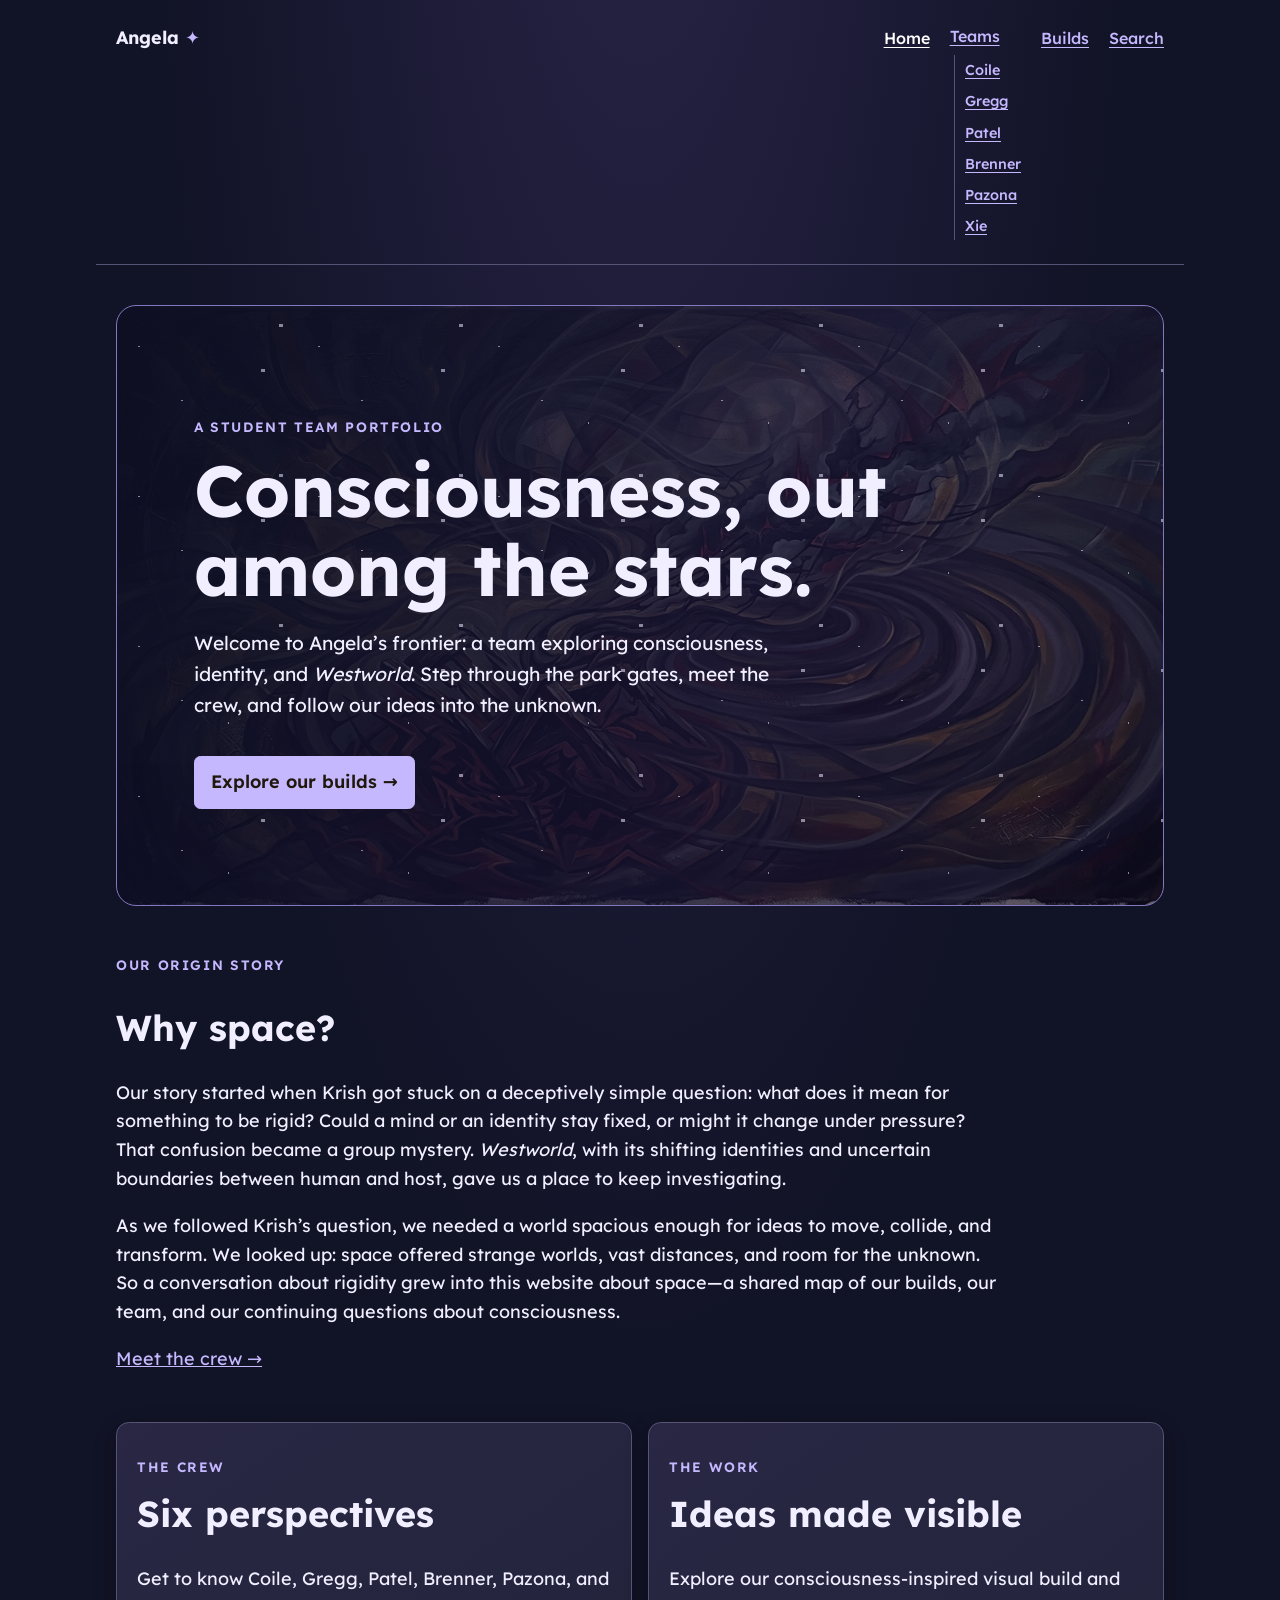
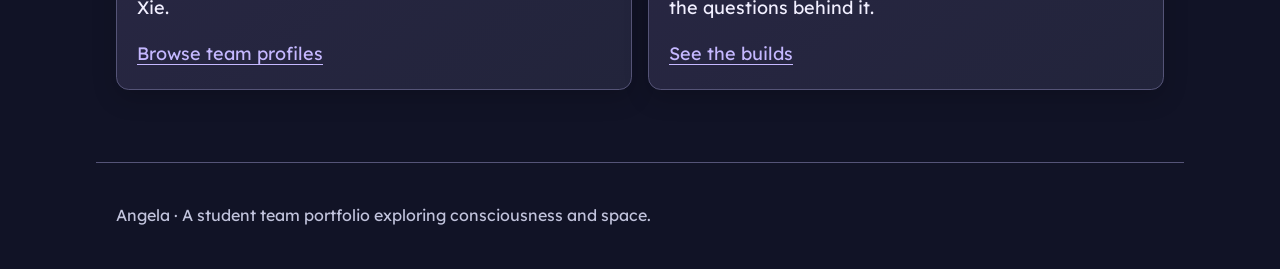
==== index.html @ 9abc32a0 "Agent: update index.html" ====
<!DOCTYPE html>
<html lang="en">
<head>
  <meta charset="utf-8">
  <meta name="viewport" content="width=device-width, initial-scale=1">
  <link rel="preconnect" href="https://fonts.googleapis.com">
  <link rel="preconnect" href="https://fonts.gstatic.com" crossorigin>
  <link href="https://fonts.googleapis.com/css2?family=Lexend:wght@400;500;600;700&display=swap" rel="stylesheet">
  <title>Angela — Consciousness, Space &amp; Builds</title>
  <link rel="stylesheet" href="styles.css">
</head>
<body>
  <a class="skip-link" href="#main">Skip to main content</a>

  <header class="site-header">
    <p class="site-title"><a href="index.html">Angela <span aria-hidden="true">✦</span></a></p>
    <nav aria-label="Main">
      <ul>
        <li><a href="index.html" aria-current="page">Home</a></li>
        <li class="team-menu"><a href="teams.html">Teams</a><ul aria-label="Team profiles">
          <li><a href="team/coile.html">Coile</a></li>
          <li><a href="team/gregg.html">Gregg</a></li>
          <li><a href="team/patel.html">Patel</a></li>
          <li><a href="team/brenner.html">Brenner</a></li>
          <li><a href="team/pazona.html">Pazona</a></li>
          <li><a href="team/xie.html">Xie</a></li>
        </ul></li>
        <li><a href="builds.html">Builds</a></li>
        <li><a href="search.html">Search</a></li>
      </ul>
    </nav>
  </header>

  <main id="main">
    <section class="hero" aria-labelledby="hero-title">
      <p class="eyebrow">A student team portfolio</p>
      <h1 id="hero-title">Consciousness, out among the stars.</h1>
      <p>Welcome to Angela’s frontier: a team exploring consciousness, identity, and <em>Westworld</em>. Step through the park gates, meet the crew, and follow our ideas into the unknown.</p>
      <a class="button-link" href="builds.html">Explore our builds <span aria-hidden="true">→</span></a>
    </section>

    <section class="intro" aria-labelledby="about-title">
      <p class="eyebrow">Our origin story</p>
      <h2 id="about-title">Why space?</h2>
      <p>Our story started when Krish got stuck on a deceptively simple question: what does it mean for something to be rigid? Could a mind or an identity stay fixed, or might it change under pressure? That confusion became a group mystery. <em>Westworld</em>, with its shifting identities and uncertain boundaries between human and host, gave us a place to keep investigating.</p>
      <p>As we followed Krish’s question, we needed a world spacious enough for ideas to move, collide, and transform. We looked up: space offered strange worlds, vast distances, and room for the unknown. So a conversation about rigidity grew into this website about space—a shared map of our builds, our team, and our continuing questions about consciousness.</p>
      <a href="teams.html">Meet the crew <span aria-hidden="true">→</span></a>
    </section>

    <section class="feature-grid" aria-label="Explore Angela">
      <article class="feature-card">
        <p class="eyebrow">The crew</p>
        <h2>Six perspectives</h2>
        <p>Get to know Coile, Gregg, Patel, Brenner, Pazona, and Xie.</p>
        <a href="teams.html">Browse team profiles</a>
      </article>
      <article class="feature-card">
        <p class="eyebrow">The work</p>
        <h2>Ideas made visible</h2>
        <p>Explore our consciousness-inspired visual build and the questions behind it.</p>
        <a href="builds.html">See the builds</a>
      </article>
    </section>
  </main>

  <footer class="site-footer">
    <p>Angela · A student team portfolio exploring consciousness and space.</p>
  </footer>
</body>
</html>
---- styles.css ----
:root {
  --text: #f1efff;
  --muted: #c1c3dc;
  --background: #111326;
  --surface: #22243b;
  --accent: #c5b8ff;
  --border: #555477;
  --max-width: 68rem;
}

*,
*::before,
*::after {
  box-sizing: border-box;
}

body {
  margin: 0;
  font-family: "Lexend", system-ui, -apple-system, "Segoe UI", Roboto, sans-serif;
  font-size: 1.125rem;
  line-height: 1.6;
  color: var(--text);
  background: radial-gradient(ellipse at 50% -20%, #292448 0, transparent 55%), var(--background);
}

.site-header,
main,
.site-footer {
  max-width: var(--max-width);
  margin: 0 auto;
  padding: 1.5rem 1.25rem;
}

.site-header {
  display: flex;
  flex-wrap: wrap;
  align-items: baseline;
  justify-content: space-between;
  gap: 1rem;
  border-bottom: 1px solid var(--border);
}

.site-title {
  margin: 0;
  font-weight: 700;
}

.site-title a {
  color: inherit;
  text-decoration: none;
}

.site-title a span {
  color: var(--accent);
}

nav > ul {
  display: flex;
  flex-wrap: wrap;
  align-items: flex-start;
  gap: 1.25rem;
  margin: 0;
  padding: 0;
  list-style: none;
}

.team-menu {
  display: flex;
  flex-direction: column;
  align-items: flex-start;
}

.team-menu > ul {
  display: grid;
  gap: 0.15rem;
  margin: 0.35rem 0 0 0.25rem;
  padding: 0 0 0 0.65rem;
  border-left: 1px solid var(--border);
  list-style: none;
}

.team-menu > ul a {
  font-size: 0.9rem;
}

a {
  color: var(--accent);
}

nav a {
  font-size: 1rem;
  font-weight: 500;
  text-decoration-thickness: 0.08em;
  text-underline-offset: 0.2em;
}

nav a[aria-current="page"] {
  color: #fff;
  text-decoration: underline;
}

a:focus-visible {
  outline: 3px solid var(--accent);
  outline-offset: 2px;
}

h1 {
  font-size: clamp(2.25rem, 6vw, 4.5rem);
  line-height: 1.1;
}

h2 {
  font-size: clamp(1.5rem, 3vw, 2.25rem);
  line-height: 1.2;
}

.hero {
  position: relative;
  isolation: isolate;
  overflow: hidden;
  margin: 1rem 0 3rem;
  padding: clamp(2rem, 8vw, 6rem) clamp(1.5rem, 6vw, 5rem);
  border: 1px solid #8178bf;
  border-radius: 1.25rem;
  background: linear-gradient(110deg, rgb(13 15 35 / 94%) 0%, rgb(22 18 48 / 82%) 58%, rgb(22 18 48 / 52%) 100%), url("images/Firefly_Gemini_Flash_Create_an_image_of_consciousness_that_illustrates_pain_being_projected_onto_the_mater_796284-3.png") center / cover, linear-gradient(145deg, #292448, #111326 72%);
}

.hero::after {
  position: absolute;
  z-index: -1;
  inset: 0;
  content: "";
  opacity: 0.55;
  background-image: radial-gradient(1px 1px at 12% 27%, #e9e5ff 99%, transparent), radial-gradient(2px 2px at 81% 43%, #e9e5ff 99%, transparent), radial-gradient(1px 1px at 62% 78%, #e9e5ff 99%, transparent), radial-gradient(1px 1px at 36% 63%, #e9e5ff 99%, transparent), radial-gradient(2px 2px at 91% 13%, #e9e5ff 99%, transparent);
  background-size: 180px 150px;
  pointer-events: none;
}

.hero > * {
  max-width: 44rem;
}

.hero h1 {
  margin: 0.25rem 0 1rem;
}

.hero p:not(.eyebrow) {
  max-width: 38rem;
  font-size: 1.2rem;
}

.eyebrow {
  color: var(--accent);
  font-size: 0.85rem;
  font-weight: 600;
  letter-spacing: 0.12em;
  text-transform: uppercase;
}

.button-link {
  display: inline-block;
  margin-top: 1rem;
  padding: 0.7rem 1rem;
  border: 1px solid var(--accent);
  border-radius: 0.4rem;
  color: #21180d;
  background: var(--accent);
  font-weight: 600;
  text-decoration: none;
}

.button-link:focus-visible {
  outline-color: #fff;
}

.intro {
  max-width: 55rem;
  margin: 3rem 0;
}

.feature-grid,
.profile-grid {
  display: grid;
  grid-template-columns: repeat(auto-fit, minmax(min(100%, 17rem), 1fr));
  gap: 1rem;
  margin: 2rem 0 3rem;
}

.feature-card,
.profile-card,
.content-card {
  padding: 1.25rem;
  border: 1px solid var(--border);
  border-radius: 0.8rem;
  background: linear-gradient(145deg, #292744, var(--surface));
}

.feature-card,
.profile-card,
.content-card {
  box-shadow: 0 0.5rem 1.5rem rgb(0 0 0 / 18%);
}

.feature-card a,
.profile-card a,
.content-card a {
  text-underline-offset: 0.2em;
}

.feature-card:hover,
.profile-card:hover {
  border-color: var(--accent);
}

.feature-card h2,
.profile-card h2 {
  margin-top: 0.25rem;
}

.content-card {
  margin: 1.5rem 0;
}

.content-card img {
  display: block;
  margin: 1rem 0;
  border-radius: 0.5rem;
}

.search-form {
  max-width: 42rem;
  margin: 2rem 0;
}

.search-form label {
  display: block;
  margin-bottom: 0.5rem;
  font-weight: 600;
}

.search-controls {
  display: flex;
  flex-wrap: wrap;
  gap: 0.75rem;
}

.search-controls input {
  flex: 1 1 16rem;
  min-width: 0;
  padding: 0.7rem;
  border: 1px solid #8293aa;
  border-radius: 0.35rem;
  color: #152238;
  background: #fff;
  font: inherit;
}

.search-controls button {
  padding: 0.7rem 1rem;
  border: 1px solid var(--accent);
  border-radius: 0.35rem;
  color: #081326;
  background: var(--accent);
  font: inherit;
  font-weight: 600;
  cursor: pointer;
}

.search-results {
  padding-left: 1.5rem;
}

.search-results li {
  margin: 1rem 0;
}

.profile-note {
  color: #d1dae8;
  font-size: 1rem;
}

.site-footer {
  border-color: var(--border);
}

.skip-link:focus {
  z-index: 2;
  color: #081326;
}

@media (max-width: 40rem) {
  .site-header {
    align-items: flex-start;
  }

  nav > ul {
    gap: 0.75rem 1rem;
  }
}

img,
video {
  max-width: 100%;
  height: auto;
}

.site-footer {
  border-top: 1px solid var(--border);
  color: var(--muted);
  font-size: 1rem;
}

.skip-link {
  position: absolute;
  left: -999rem;
}

.skip-link:focus {
  left: 1rem;
  top: 1rem;
  padding: 0.5rem 0.75rem;
  background: var(--background);
}
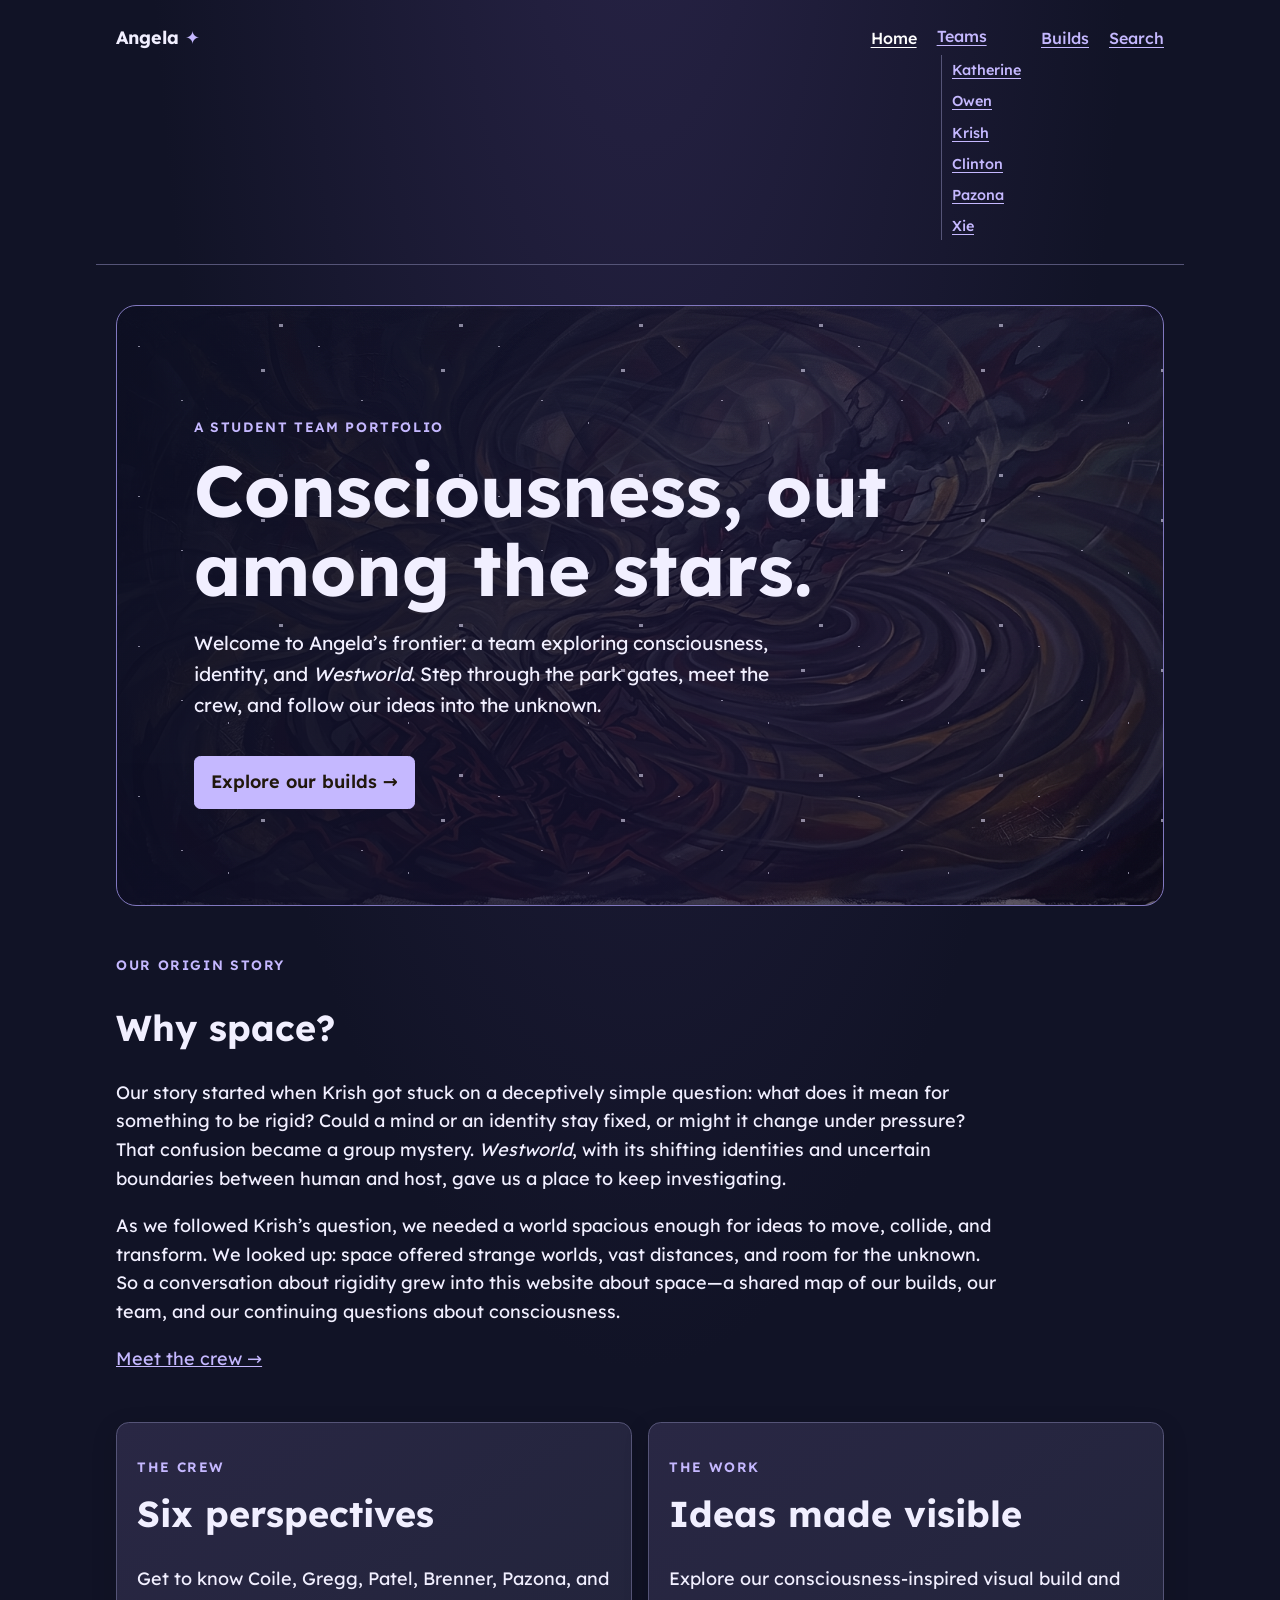
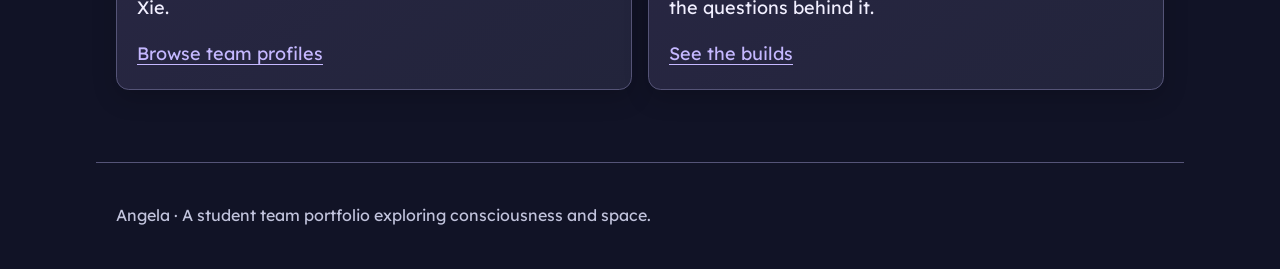
==== commit d3378a66: "Agent: update index.html" ====
--- a/index.html
+++ b/index.html
@@ -18,10 +18,10 @@
       <ul>
         <li><a href="index.html" aria-current="page">Home</a></li>
         <li class="team-menu"><a href="teams.html">Teams</a><ul aria-label="Team profiles">
-          <li><a href="team/coile.html">Coile</a></li>
-          <li><a href="team/gregg.html">Gregg</a></li>
-          <li><a href="team/patel.html">Patel</a></li>
-          <li><a href="team/brenner.html">Brenner</a></li>
+          <li><a href="team/coile.html">Katherine</a></li>
+          <li><a href="team/gregg.html">Owen</a></li>
+          <li><a href="team/patel.html">Krish</a></li>
+          <li><a href="team/brenner.html">Clinton</a></li>
           <li><a href="team/pazona.html">Pazona</a></li>
           <li><a href="team/xie.html">Xie</a></li>
         </ul></li>
--- a/styles.css
+++ b/styles.css
@@ -321,3 +321,46 @@
   padding: 0.5rem 0.75rem;
   background: var(--background);
 }
+
+.space-transition {
+  position: fixed;
+  z-index: 10;
+  inset: 0;
+  display: grid;
+  place-items: center;
+  padding: 1.5rem;
+  color: #fff;
+  background: #111326;
+  text-align: center;
+  animation: launch-in 0.65s ease-out both;
+}
+
+.space-transition p {
+  margin: 0;
+  font-size: clamp(1.5rem, 5vw, 3rem);
+  font-weight: 600;
+}
+
+.space-transition .ship {
+  display: block;
+  margin-bottom: 0.75rem;
+  font-size: 3rem;
+  animation: ship-launch 0.65s ease-in both;
+}
+
+@keyframes launch-in {
+  from { opacity: 0; }
+  to { opacity: 1; }
+}
+
+@keyframes ship-launch {
+  from { transform: translateX(-2rem) scale(0.8); }
+  to { transform: translateX(0) scale(1); }
+}
+
+@media (prefers-reduced-motion: reduce) {
+  .space-transition,
+  .space-transition .ship {
+    animation: none;
+  }
+}
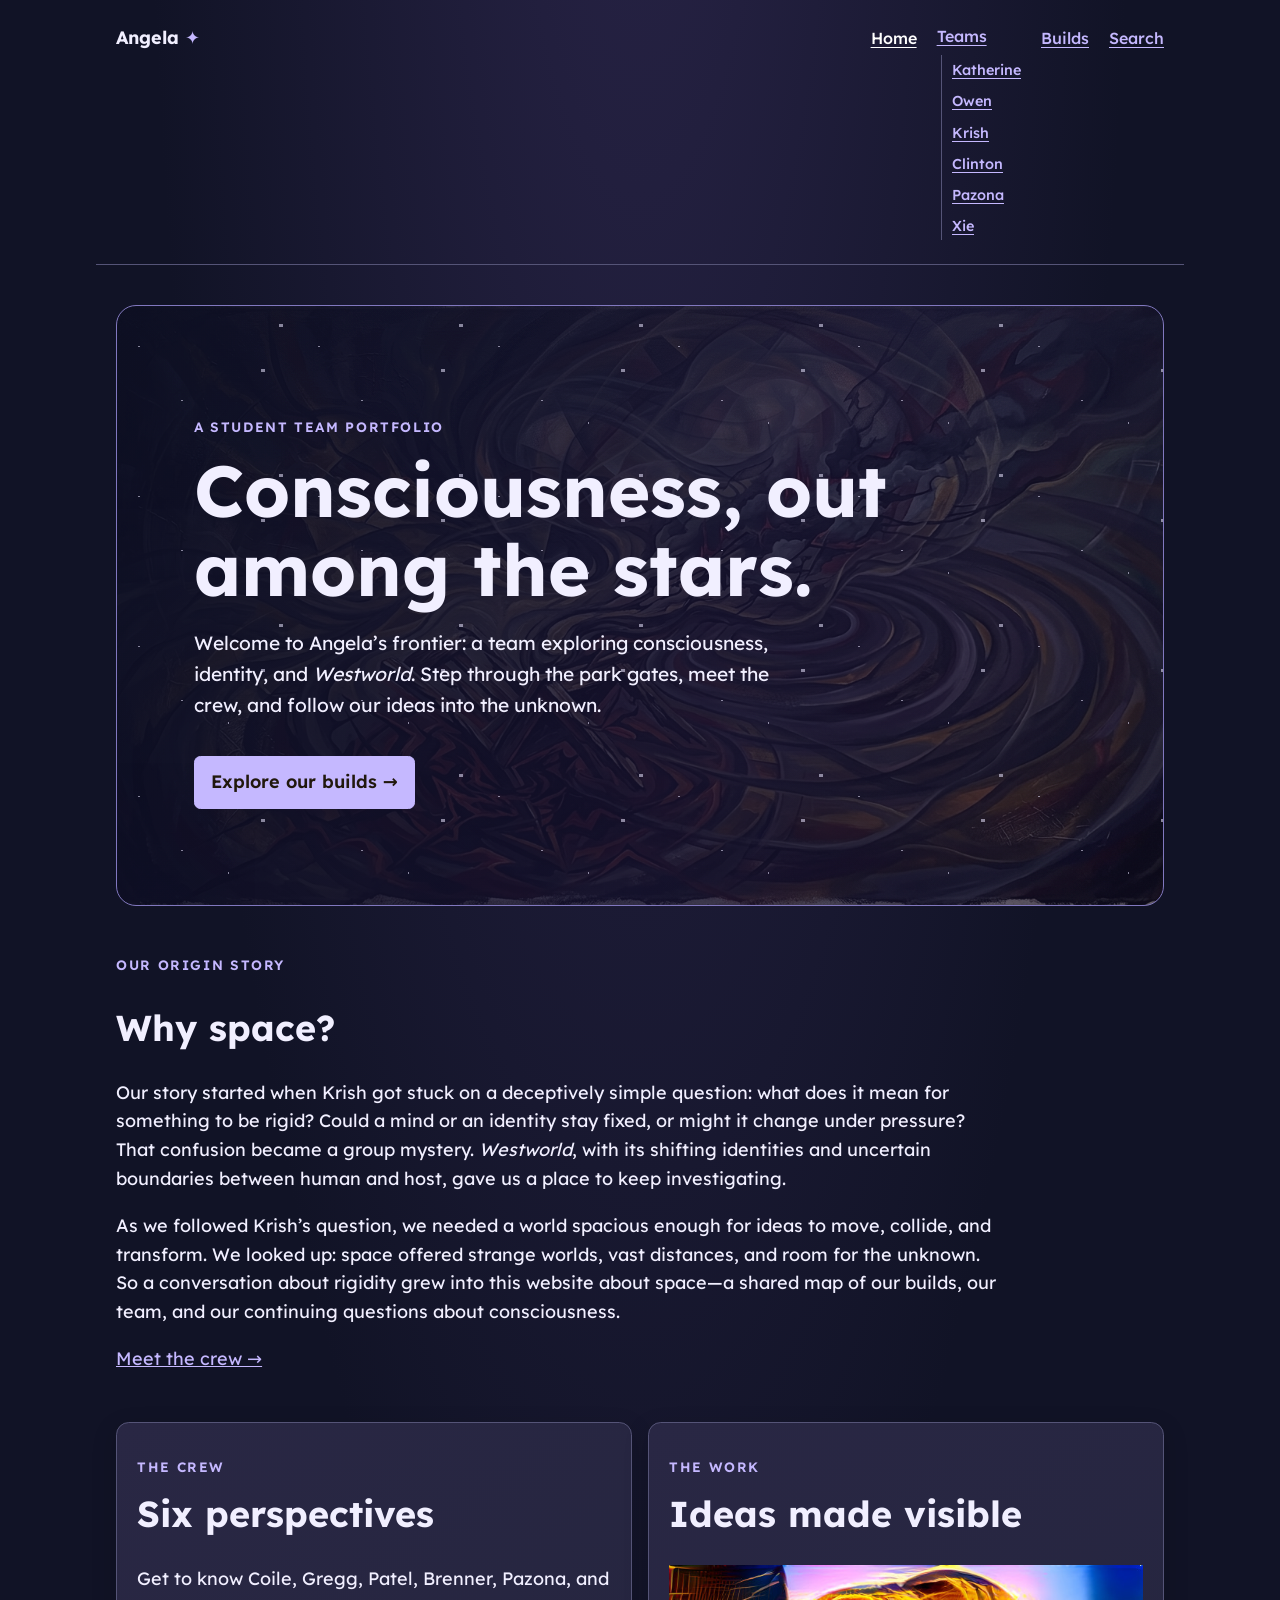
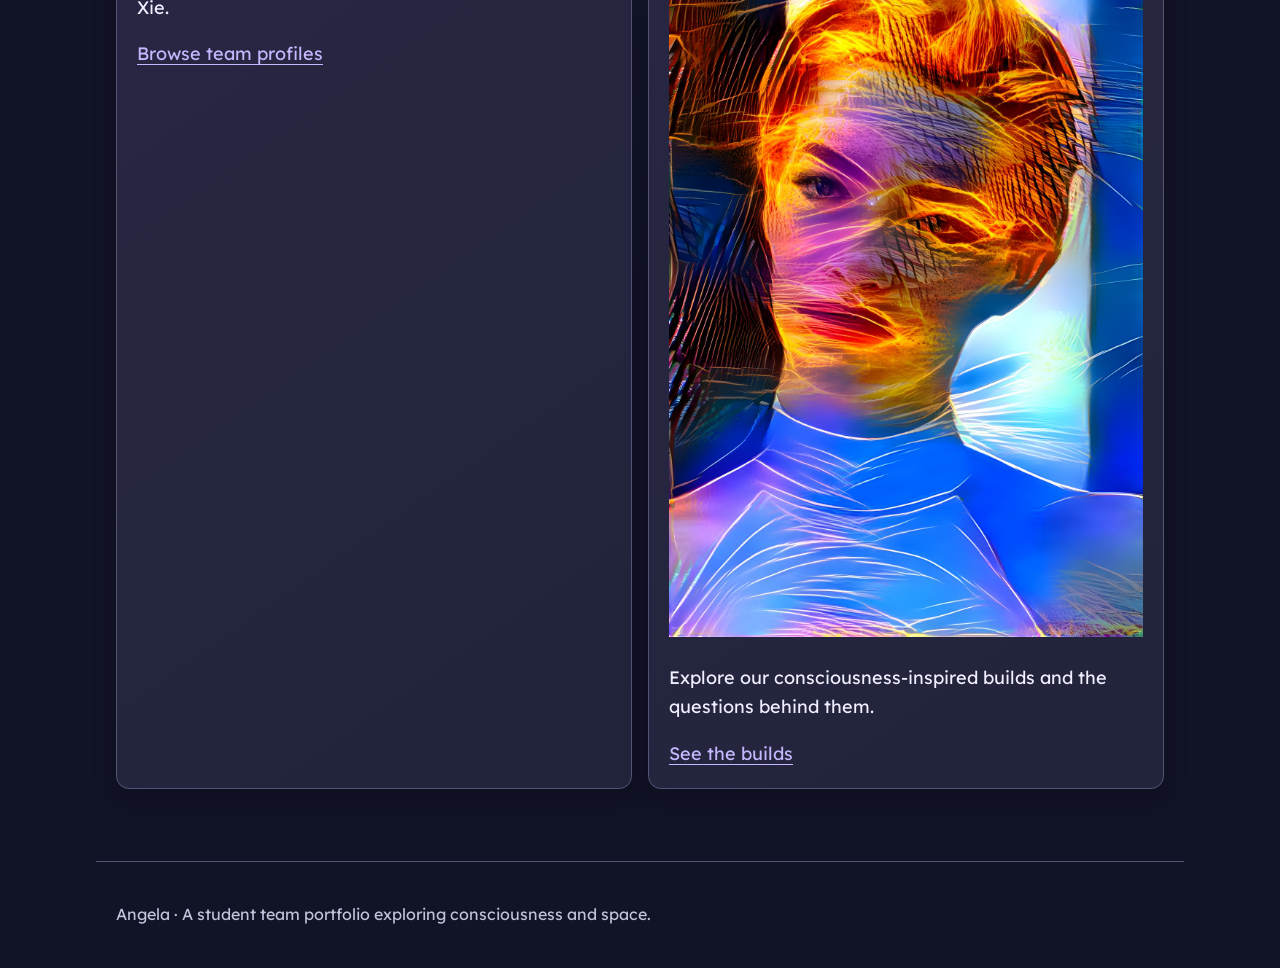
==== commit e91eb3ee: "Agent: update index.html" ====
--- a/index.html
+++ b/index.html
@@ -57,7 +57,8 @@
       <article class="feature-card">
         <p class="eyebrow">The work</p>
         <h2>Ideas made visible</h2>
-        <p>Explore our consciousness-inspired visual build and the questions behind it.</p>
+        <img src="images/dream_wcy2pc1sbrr.png" alt="Dreamlike AI artwork from Angela’s second build">
+        <p>Explore our consciousness-inspired builds and the questions behind them.</p>
         <a href="builds.html">See the builds</a>
       </article>
     </section>
--- a/styles.css
+++ b/styles.css
@@ -348,6 +348,57 @@
   animation: ship-launch 0.65s ease-in both;
 }
 
+.space-transition--katherine .ship { animation-name: katherine-arrive; }
+.space-transition--owen .ship { animation-name: owen-arrive; }
+.space-transition--krish .ship { animation-name: krish-arrive; }
+.space-transition--pazona .ship { animation-name: pazona-arrive; }
+.space-transition--xie .ship { animation-name: xie-arrive; }
+
+.space-transition--clinton .ship {
+  display: inline-block;
+  margin: 0 0 0.75rem;
+  animation: none;
+}
+
+.space-transition .star {
+  position: absolute;
+  left: calc(50% - 5rem);
+  top: calc(50% - 1.5rem);
+  color: #fff3a6;
+  font-size: 2rem;
+  animation: star-enters-brain 0.65s ease-in both;
+}
+
+@keyframes katherine-arrive {
+  from { opacity: 0; transform: rotate(-90deg) scale(0.3); }
+  to { opacity: 1; transform: rotate(0) scale(1); }
+}
+
+@keyframes owen-arrive {
+  from { opacity: 0; transform: translate(-3rem, 1rem) rotate(-35deg); }
+  to { opacity: 1; transform: translate(0, 0) rotate(0); }
+}
+
+@keyframes krish-arrive {
+  from { opacity: 0; transform: scale(0.2); }
+  to { opacity: 1; transform: scale(1); }
+}
+
+@keyframes pazona-arrive {
+  from { opacity: 0; transform: translateY(2rem); }
+  to { opacity: 1; transform: translateY(0); }
+}
+
+@keyframes xie-arrive {
+  from { opacity: 0; transform: translateX(2rem) rotate(45deg); }
+  to { opacity: 1; transform: translateX(0) rotate(0); }
+}
+
+@keyframes star-enters-brain {
+  from { opacity: 0; transform: translateX(-3rem) scale(0.6); }
+  to { opacity: 1; transform: translateX(1rem) scale(0.2); }
+}
+
 @keyframes launch-in {
   from { opacity: 0; }
   to { opacity: 1; }
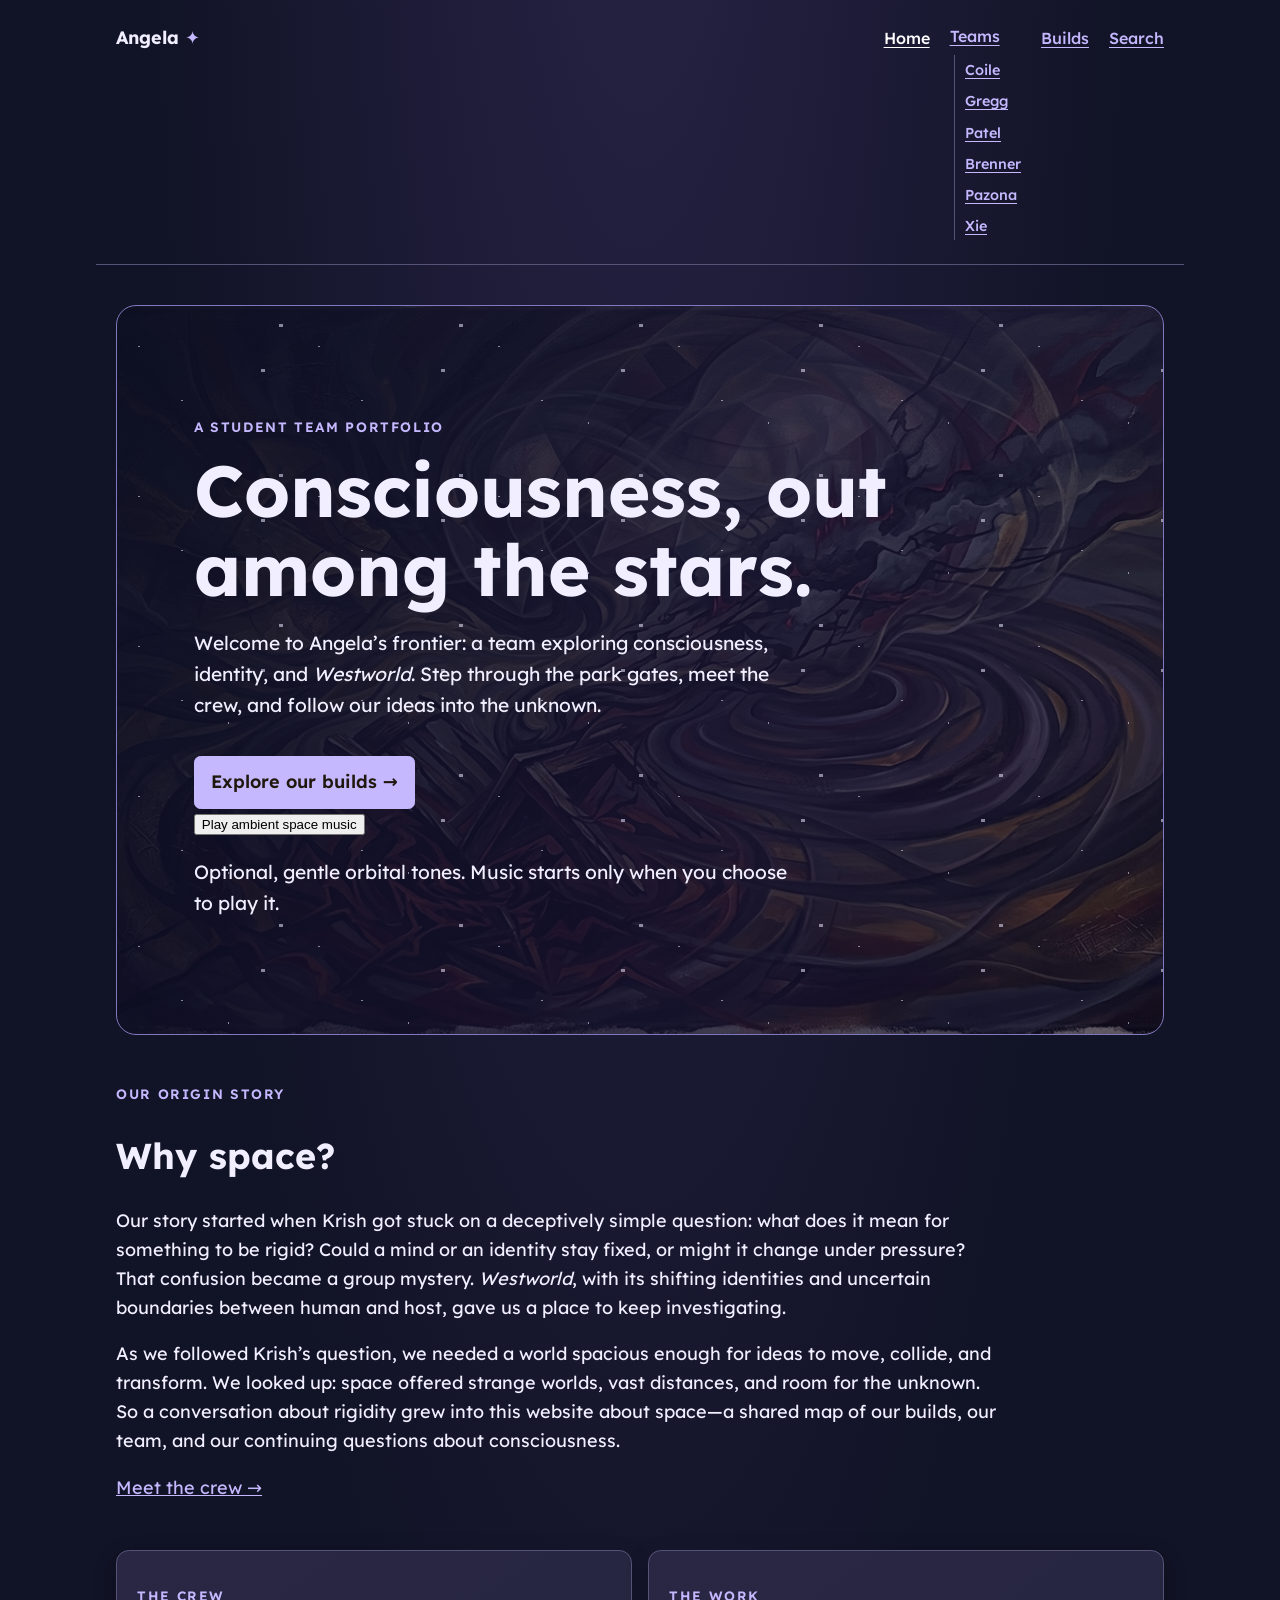
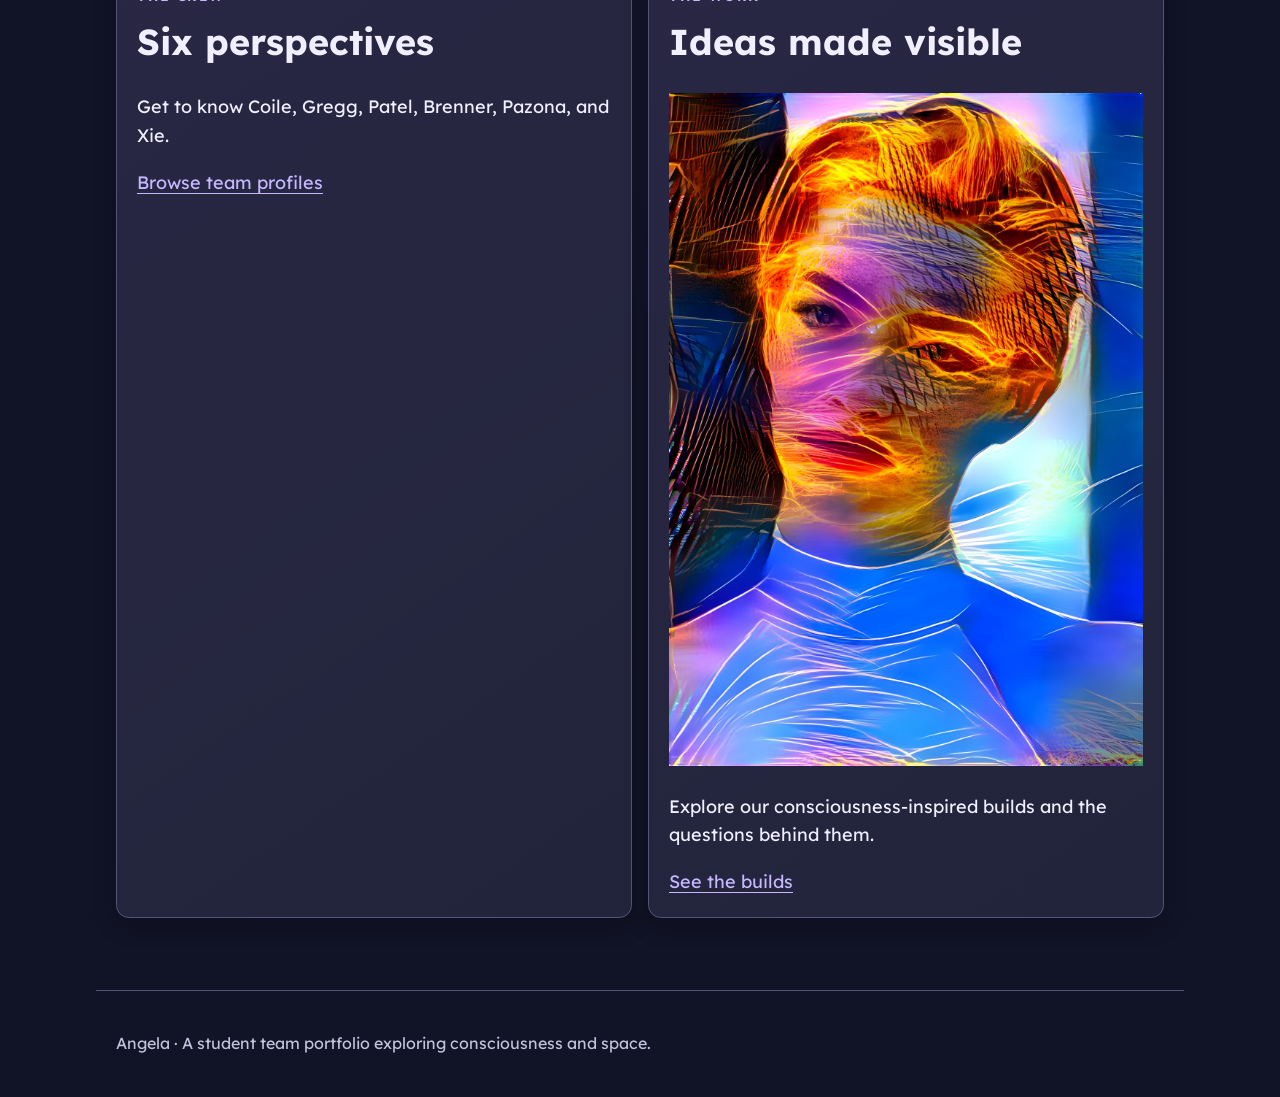
==== commit fb83c971: "Agent: update index.html" ====
--- a/index.html
+++ b/index.html
@@ -18,10 +18,10 @@
       <ul>
         <li><a href="index.html" aria-current="page">Home</a></li>
         <li class="team-menu"><a href="teams.html">Teams</a><ul aria-label="Team profiles">
-          <li><a href="team/coile.html">Katherine</a></li>
-          <li><a href="team/gregg.html">Owen</a></li>
-          <li><a href="team/patel.html">Krish</a></li>
-          <li><a href="team/brenner.html">Clinton</a></li>
+          <li><a href="team/coile.html">Coile</a></li>
+          <li><a href="team/gregg.html">Gregg</a></li>
+          <li><a href="team/patel.html">Patel</a></li>
+          <li><a href="team/brenner.html">Brenner</a></li>
           <li><a href="team/pazona.html">Pazona</a></li>
           <li><a href="team/xie.html">Xie</a></li>
         </ul></li>
@@ -37,6 +37,10 @@
       <h1 id="hero-title">Consciousness, out among the stars.</h1>
       <p>Welcome to Angela’s frontier: a team exploring consciousness, identity, and <em>Westworld</em>. Step through the park gates, meet the crew, and follow our ideas into the unknown.</p>
       <a class="button-link" href="builds.html">Explore our builds <span aria-hidden="true">→</span></a>
+      <div class="music-player">
+        <button class="music-toggle" id="music-toggle" type="button" aria-pressed="false">Play ambient space music</button>
+        <p>Optional, gentle orbital tones. Music starts only when you choose to play it.</p>
+      </div>
     </section>
 
     <section class="intro" aria-labelledby="about-title">
@@ -67,5 +71,6 @@
   <footer class="site-footer">
     <p>Angela · A student team portfolio exploring consciousness and space.</p>
   </footer>
+  <script src="music.js" defer></script>
 </body>
 </html>
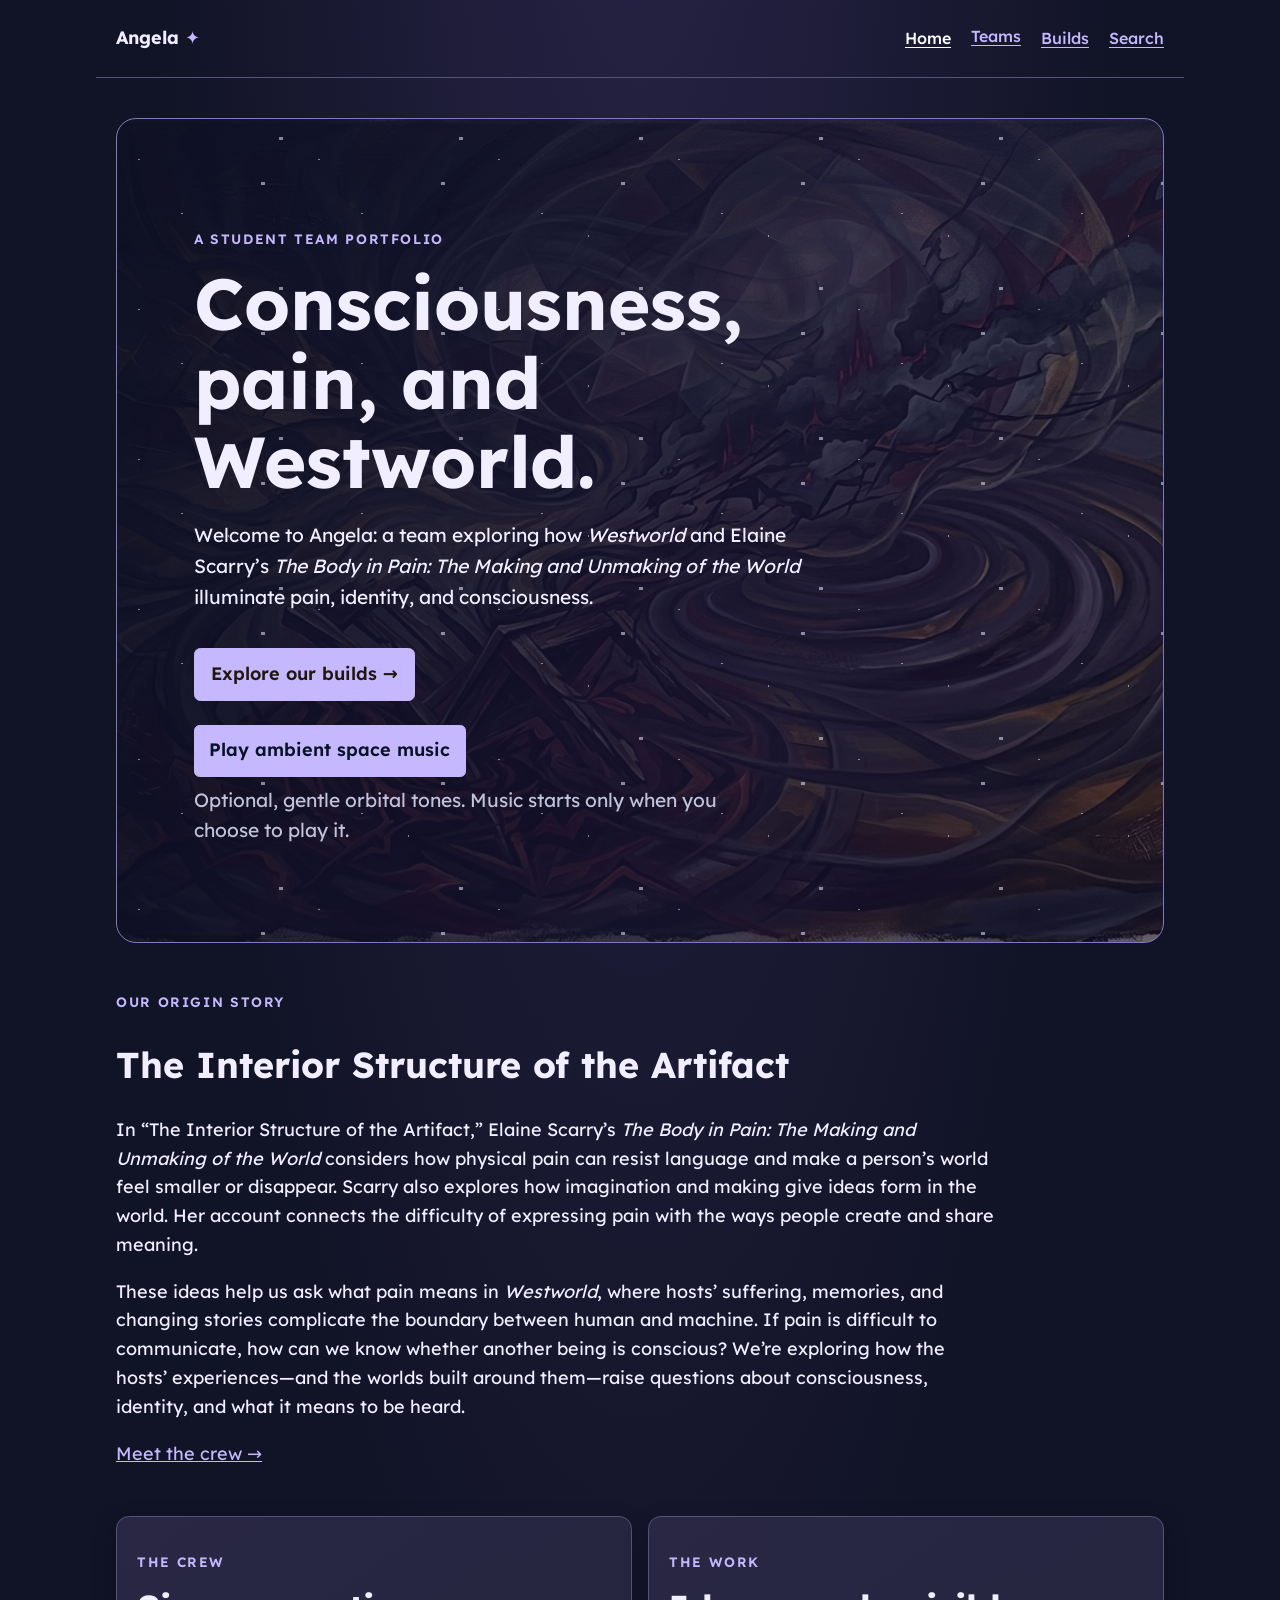
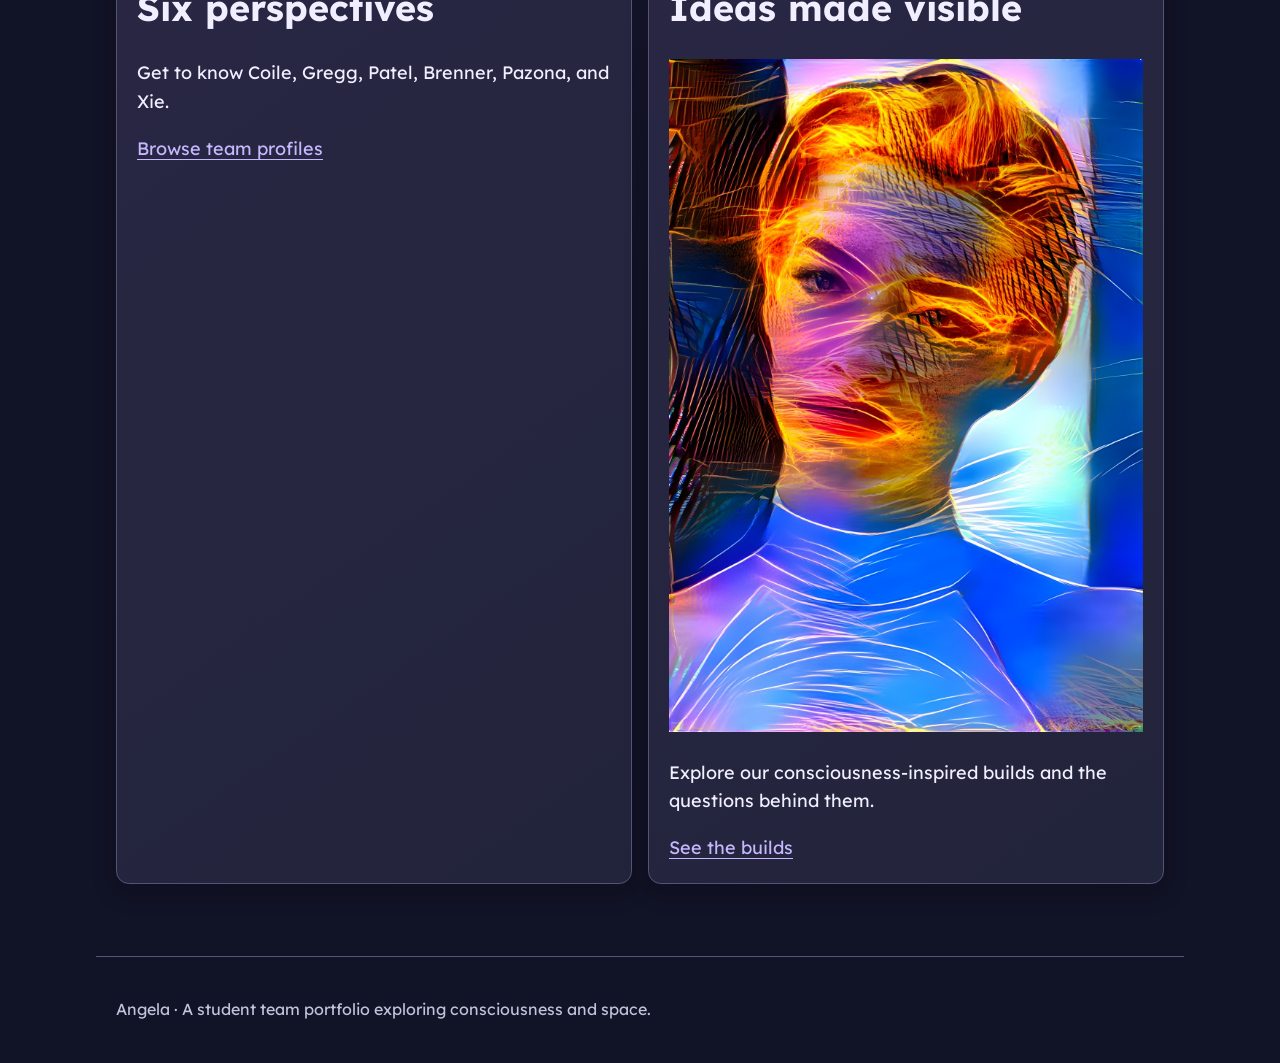
==== commit 2b0d3577: "Agent: update index.html" ====
--- a/index.html
+++ b/index.html
@@ -34,8 +34,8 @@
   <main id="main">
     <section class="hero" aria-labelledby="hero-title">
       <p class="eyebrow">A student team portfolio</p>
-      <h1 id="hero-title">Consciousness, out among the stars.</h1>
-      <p>Welcome to Angela’s frontier: a team exploring consciousness, identity, and <em>Westworld</em>. Step through the park gates, meet the crew, and follow our ideas into the unknown.</p>
+      <h1 id="hero-title">Consciousness, pain, and Westworld.</h1>
+      <p>Welcome to Angela: a team exploring how <em>Westworld</em> and Elaine Scarry’s <em>The Body in Pain: The Making and Unmaking of the World</em> illuminate pain, identity, and consciousness.</p>
       <a class="button-link" href="builds.html">Explore our builds <span aria-hidden="true">→</span></a>
       <div class="music-player">
         <button class="music-toggle" id="music-toggle" type="button" aria-pressed="false">Play ambient space music</button>
@@ -45,9 +45,9 @@
 
     <section class="intro" aria-labelledby="about-title">
       <p class="eyebrow">Our origin story</p>
-      <h2 id="about-title">Why space?</h2>
-      <p>Our story started when Krish got stuck on a deceptively simple question: what does it mean for something to be rigid? Could a mind or an identity stay fixed, or might it change under pressure? That confusion became a group mystery. <em>Westworld</em>, with its shifting identities and uncertain boundaries between human and host, gave us a place to keep investigating.</p>
-      <p>As we followed Krish’s question, we needed a world spacious enough for ideas to move, collide, and transform. We looked up: space offered strange worlds, vast distances, and room for the unknown. So a conversation about rigidity grew into this website about space—a shared map of our builds, our team, and our continuing questions about consciousness.</p>
+      <h2 id="about-title">The Interior Structure of the Artifact</h2>
+      <p>In “The Interior Structure of the Artifact,” Elaine Scarry’s <em>The Body in Pain: The Making and Unmaking of the World</em> considers how physical pain can resist language and make a person’s world feel smaller or disappear. Scarry also explores how imagination and making give ideas form in the world. Her account connects the difficulty of expressing pain with the ways people create and share meaning.</p>
+      <p>These ideas help us ask what pain means in <em>Westworld</em>, where hosts’ suffering, memories, and changing stories complicate the boundary between human and machine. If pain is difficult to communicate, how can we know whether another being is conscious? We’re exploring how the hosts’ experiences—and the worlds built around them—raise questions about consciousness, identity, and what it means to be heard.</p>
       <a href="teams.html">Meet the crew <span aria-hidden="true">→</span></a>
     </section>
 
--- a/styles.css
+++ b/styles.css
@@ -65,18 +65,31 @@
 }
 
 .team-menu {
+  position: relative;
   display: flex;
   flex-direction: column;
   align-items: flex-start;
 }
 
 .team-menu > ul {
+  position: absolute;
+  z-index: 5;
+  top: 100%;
+  left: 0;
+  display: none;
+  min-width: 10rem;
+  gap: 0.15rem;
+  margin: 0;
+  padding: 0.5rem 0.65rem;
+  border: 1px solid var(--border);
+  border-radius: 0.35rem;
+  background: var(--surface);
+  list-style: none;
+}
+
+.team-menu:hover > ul,
+.team-menu:focus-within > ul {
   display: grid;
-  gap: 0.15rem;
-  margin: 0.35rem 0 0 0.25rem;
-  padding: 0 0 0 0.65rem;
-  border-left: 1px solid var(--border);
-  list-style: none;
 }
 
 .team-menu > ul a {
@@ -277,6 +290,81 @@
 .profile-note {
   color: #d1dae8;
   font-size: 1rem;
+}
+
+.music-player {
+  max-width: 34rem;
+  margin-top: 1.5rem;
+}
+
+.music-player p {
+  margin: 0.5rem 0 0;
+  color: var(--muted);
+  font-size: 0.95rem;
+}
+
+.music-toggle,
+.quote-form button {
+  padding: 0.65rem 0.9rem;
+  border: 1px solid var(--accent);
+  border-radius: 0.35rem;
+  color: #081326;
+  background: var(--accent);
+  font: inherit;
+  font-weight: 600;
+  cursor: pointer;
+}
+
+.music-toggle:focus-visible,
+.quote-form button:focus-visible,
+.quote-form textarea:focus-visible {
+  outline: 3px solid #fff;
+  outline-offset: 3px;
+}
+
+.quote-form label {
+  display: block;
+  margin: 0.75rem 0 0.35rem;
+  font-weight: 600;
+}
+
+.quote-form textarea {
+  display: block;
+  width: 100%;
+  min-height: 6rem;
+  padding: 0.7rem;
+  border: 1px solid #8293aa;
+  border-radius: 0.35rem;
+  color: #152238;
+  background: #fff;
+  font: inherit;
+}
+
+.quote-form .profile-note {
+  margin: 0.35rem 0 0.75rem;
+}
+
+.quote-form .clear-quote {
+  margin-left: 0.5rem;
+  color: var(--text);
+  background: transparent;
+}
+
+.quote-status {
+  min-height: 1.6em;
+}
+
+.saved-quote {
+  margin: 1rem 0;
+  padding: 0.75rem 1rem;
+  border-left: 3px solid var(--accent);
+  color: var(--text);
+  background: rgb(0 0 0 / 15%);
+  overflow-wrap: anywhere;
+}
+
+[hidden] {
+  display: none !important;
 }
 
 .site-footer {
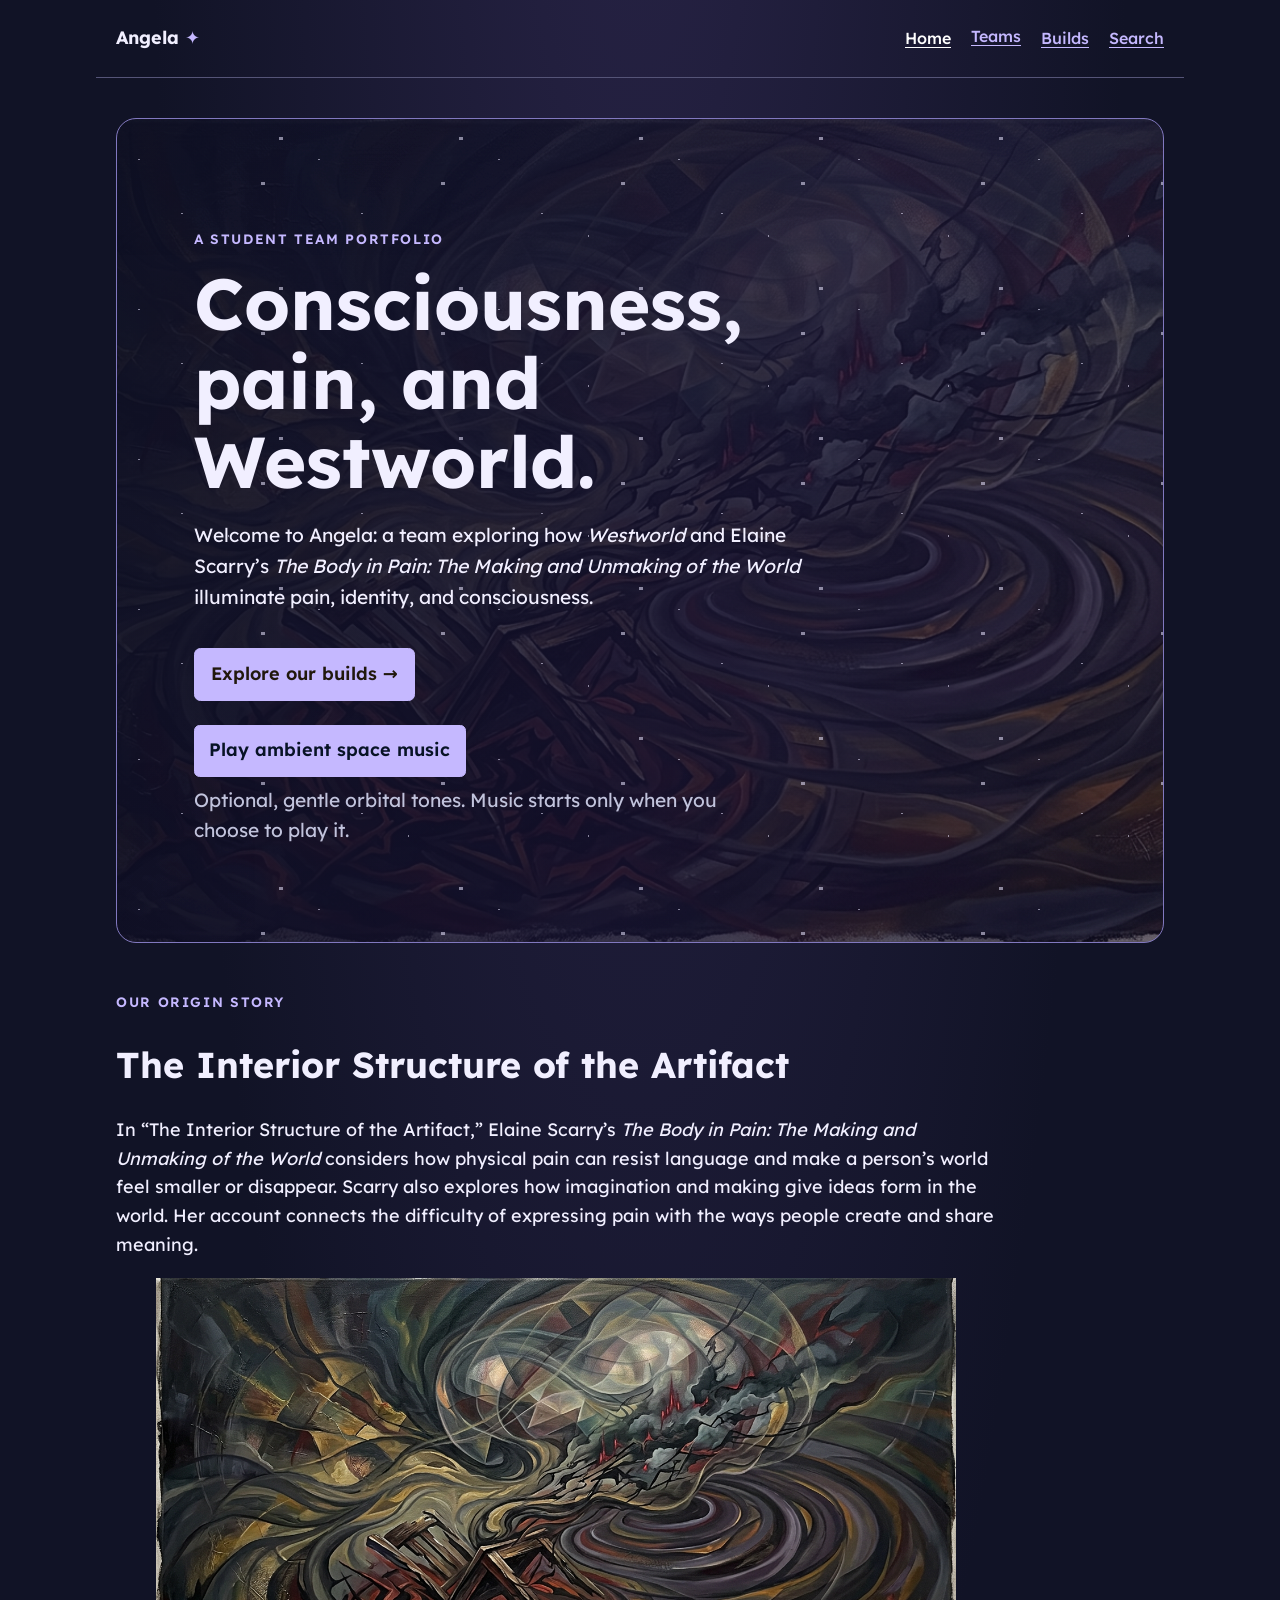
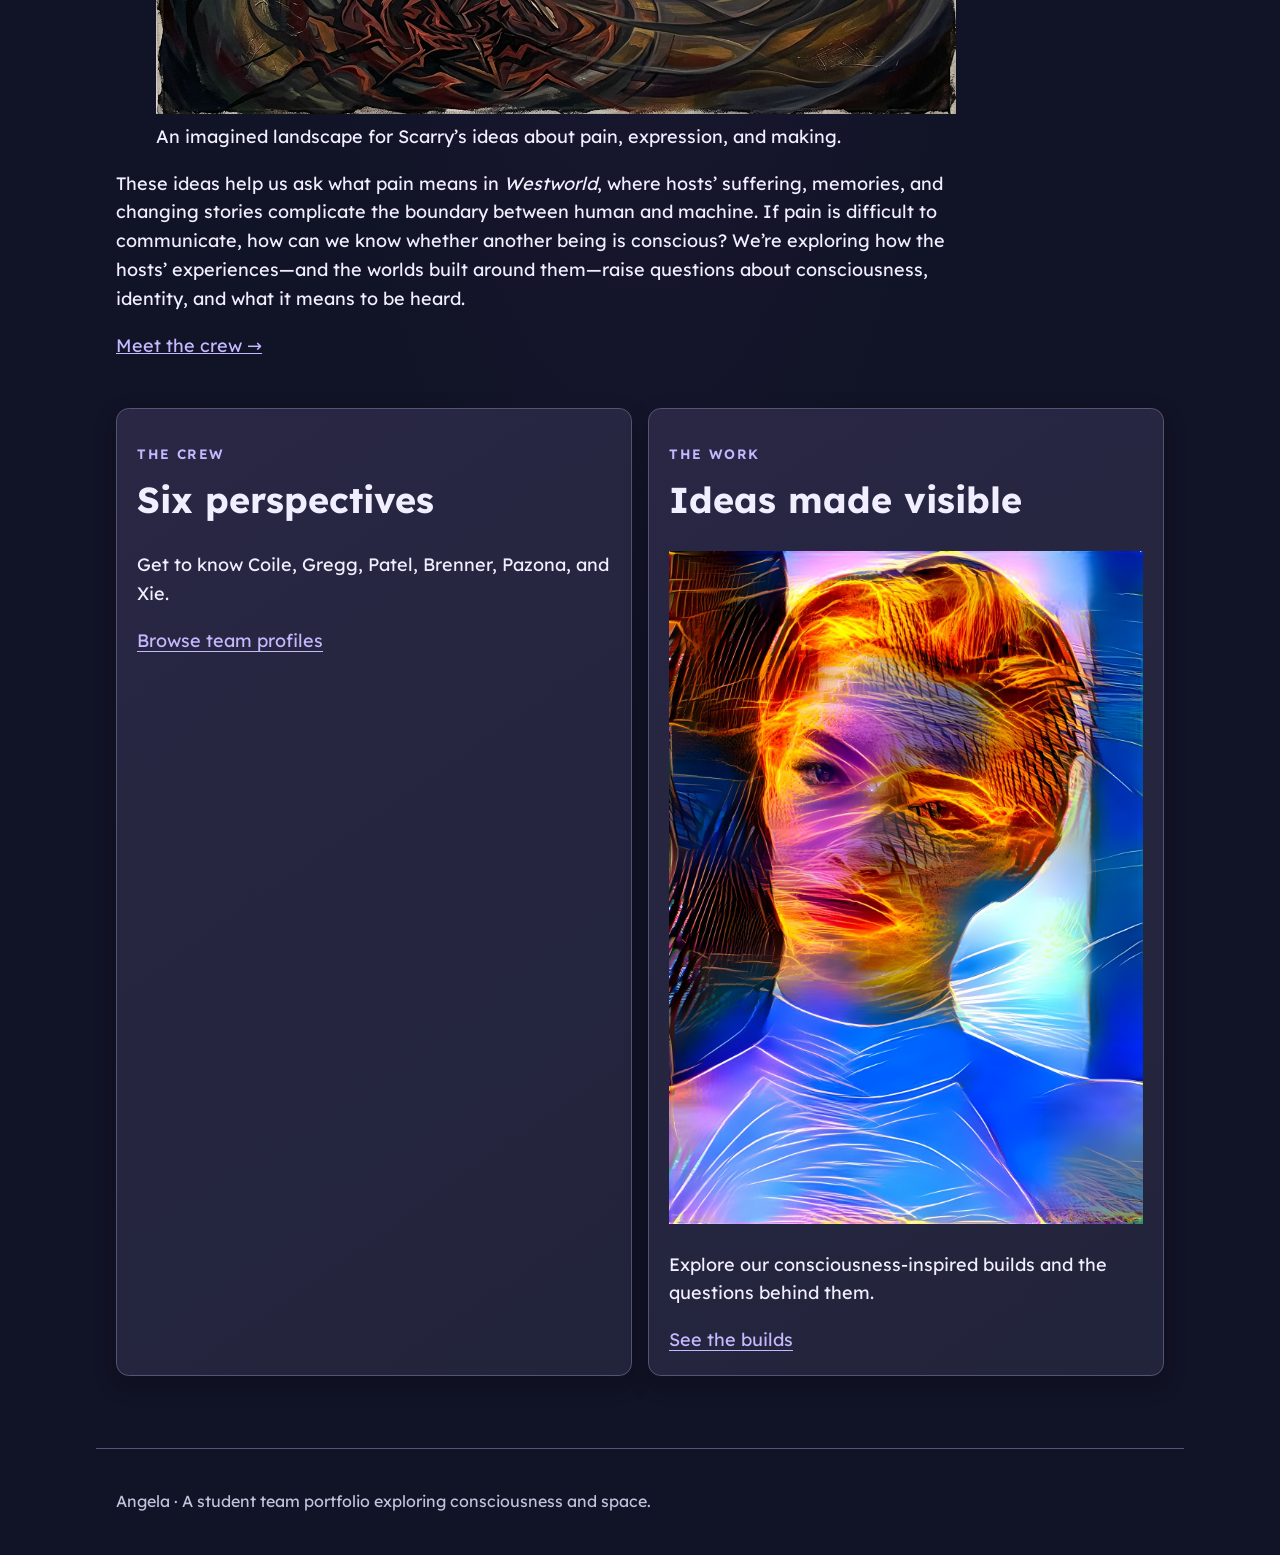
==== commit 17a939a2: "Agent: update index.html" ====
--- a/index.html
+++ b/index.html
@@ -47,6 +47,10 @@
       <p class="eyebrow">Our origin story</p>
       <h2 id="about-title">The Interior Structure of the Artifact</h2>
       <p>In “The Interior Structure of the Artifact,” Elaine Scarry’s <em>The Body in Pain: The Making and Unmaking of the World</em> considers how physical pain can resist language and make a person’s world feel smaller or disappear. Scarry also explores how imagination and making give ideas form in the world. Her account connects the difficulty of expressing pain with the ways people create and share meaning.</p>
+      <figure>
+        <img src="images/Firefly_Gemini_Flash_Create_an_image_of_consciousness_that_illustrates_pain_being_projected_onto_the_mater_796284-3.png" alt="Abstract artwork connecting consciousness with pain projected onto matter">
+        <figcaption>An imagined landscape for Scarry’s ideas about pain, expression, and making.</figcaption>
+      </figure>
       <p>These ideas help us ask what pain means in <em>Westworld</em>, where hosts’ suffering, memories, and changing stories complicate the boundary between human and machine. If pain is difficult to communicate, how can we know whether another being is conscious? We’re exploring how the hosts’ experiences—and the worlds built around them—raise questions about consciousness, identity, and what it means to be heard.</p>
       <a href="teams.html">Meet the crew <span aria-hidden="true">→</span></a>
     </section>
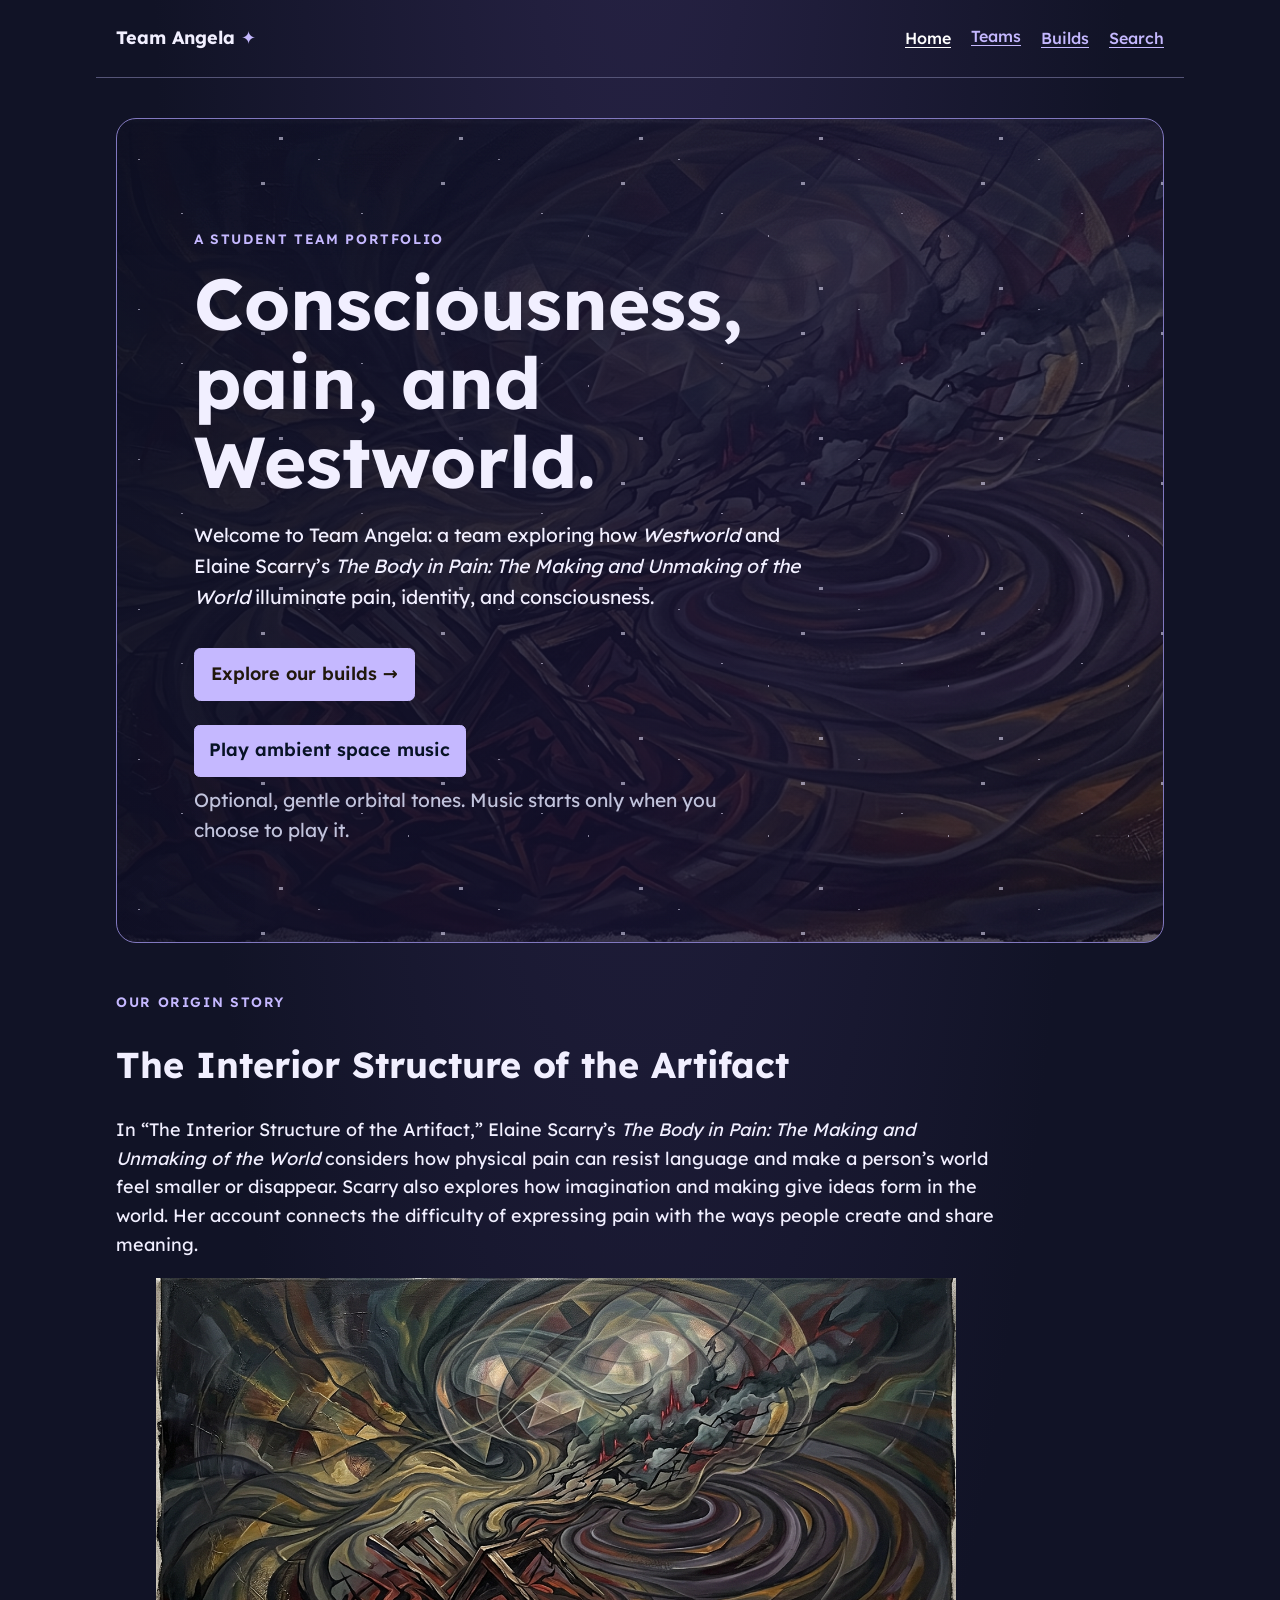
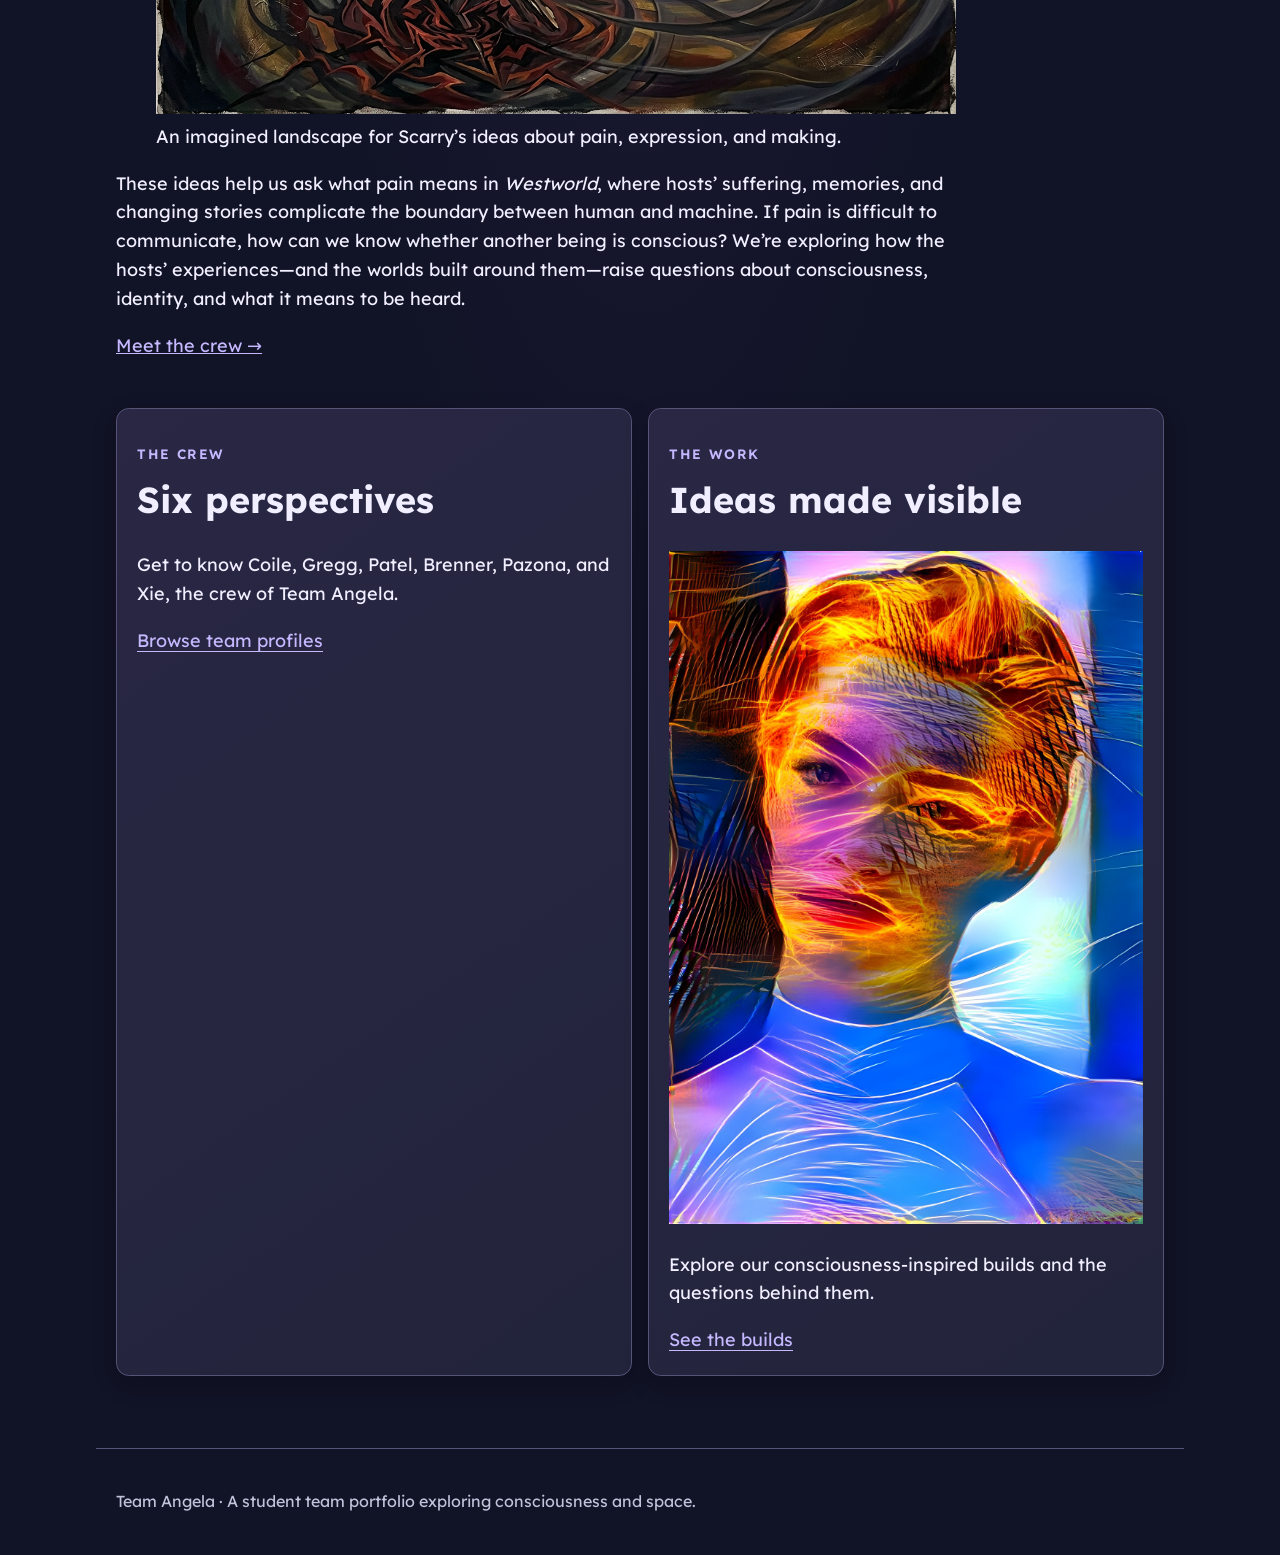
==== commit 7afd7fcb: "Agent: update index.html" ====
--- a/index.html
+++ b/index.html
@@ -6,14 +6,14 @@
   <link rel="preconnect" href="https://fonts.googleapis.com">
   <link rel="preconnect" href="https://fonts.gstatic.com" crossorigin>
   <link href="https://fonts.googleapis.com/css2?family=Lexend:wght@400;500;600;700&display=swap" rel="stylesheet">
-  <title>Angela — Consciousness, Space &amp; Builds</title>
+  <title>Team Angela — Consciousness, Space &amp; Builds</title>
   <link rel="stylesheet" href="styles.css">
 </head>
 <body>
   <a class="skip-link" href="#main">Skip to main content</a>
 
   <header class="site-header">
-    <p class="site-title"><a href="index.html">Angela <span aria-hidden="true">✦</span></a></p>
+    <p class="site-title"><a href="index.html">Team Angela <span aria-hidden="true">✦</span></a></p>
     <nav aria-label="Main">
       <ul>
         <li><a href="index.html" aria-current="page">Home</a></li>
@@ -35,7 +35,7 @@
     <section class="hero" aria-labelledby="hero-title">
       <p class="eyebrow">A student team portfolio</p>
       <h1 id="hero-title">Consciousness, pain, and Westworld.</h1>
-      <p>Welcome to Angela: a team exploring how <em>Westworld</em> and Elaine Scarry’s <em>The Body in Pain: The Making and Unmaking of the World</em> illuminate pain, identity, and consciousness.</p>
+      <p>Welcome to Team Angela: a team exploring how <em>Westworld</em> and Elaine Scarry’s <em>The Body in Pain: The Making and Unmaking of the World</em> illuminate pain, identity, and consciousness.</p>
       <a class="button-link" href="builds.html">Explore our builds <span aria-hidden="true">→</span></a>
       <div class="music-player">
         <button class="music-toggle" id="music-toggle" type="button" aria-pressed="false">Play ambient space music</button>
@@ -59,13 +59,13 @@
       <article class="feature-card">
         <p class="eyebrow">The crew</p>
         <h2>Six perspectives</h2>
-        <p>Get to know Coile, Gregg, Patel, Brenner, Pazona, and Xie.</p>
+        <p>Get to know Coile, Gregg, Patel, Brenner, Pazona, and Xie, the crew of Team Angela.</p>
         <a href="teams.html">Browse team profiles</a>
       </article>
       <article class="feature-card">
         <p class="eyebrow">The work</p>
         <h2>Ideas made visible</h2>
-        <img src="images/dream_wcy2pc1sbrr.png" alt="Dreamlike AI artwork from Angela’s second build">
+        <img src="images/dream_wcy2pc1sbrr.png" alt="Dreamlike AI artwork from Team Angela’s second build">
         <p>Explore our consciousness-inspired builds and the questions behind them.</p>
         <a href="builds.html">See the builds</a>
       </article>
@@ -73,7 +73,7 @@
   </main>
 
   <footer class="site-footer">
-    <p>Angela · A student team portfolio exploring consciousness and space.</p>
+    <p>Team Angela · A student team portfolio exploring consciousness and space.</p>
   </footer>
   <script src="music.js" defer></script>
 </body>
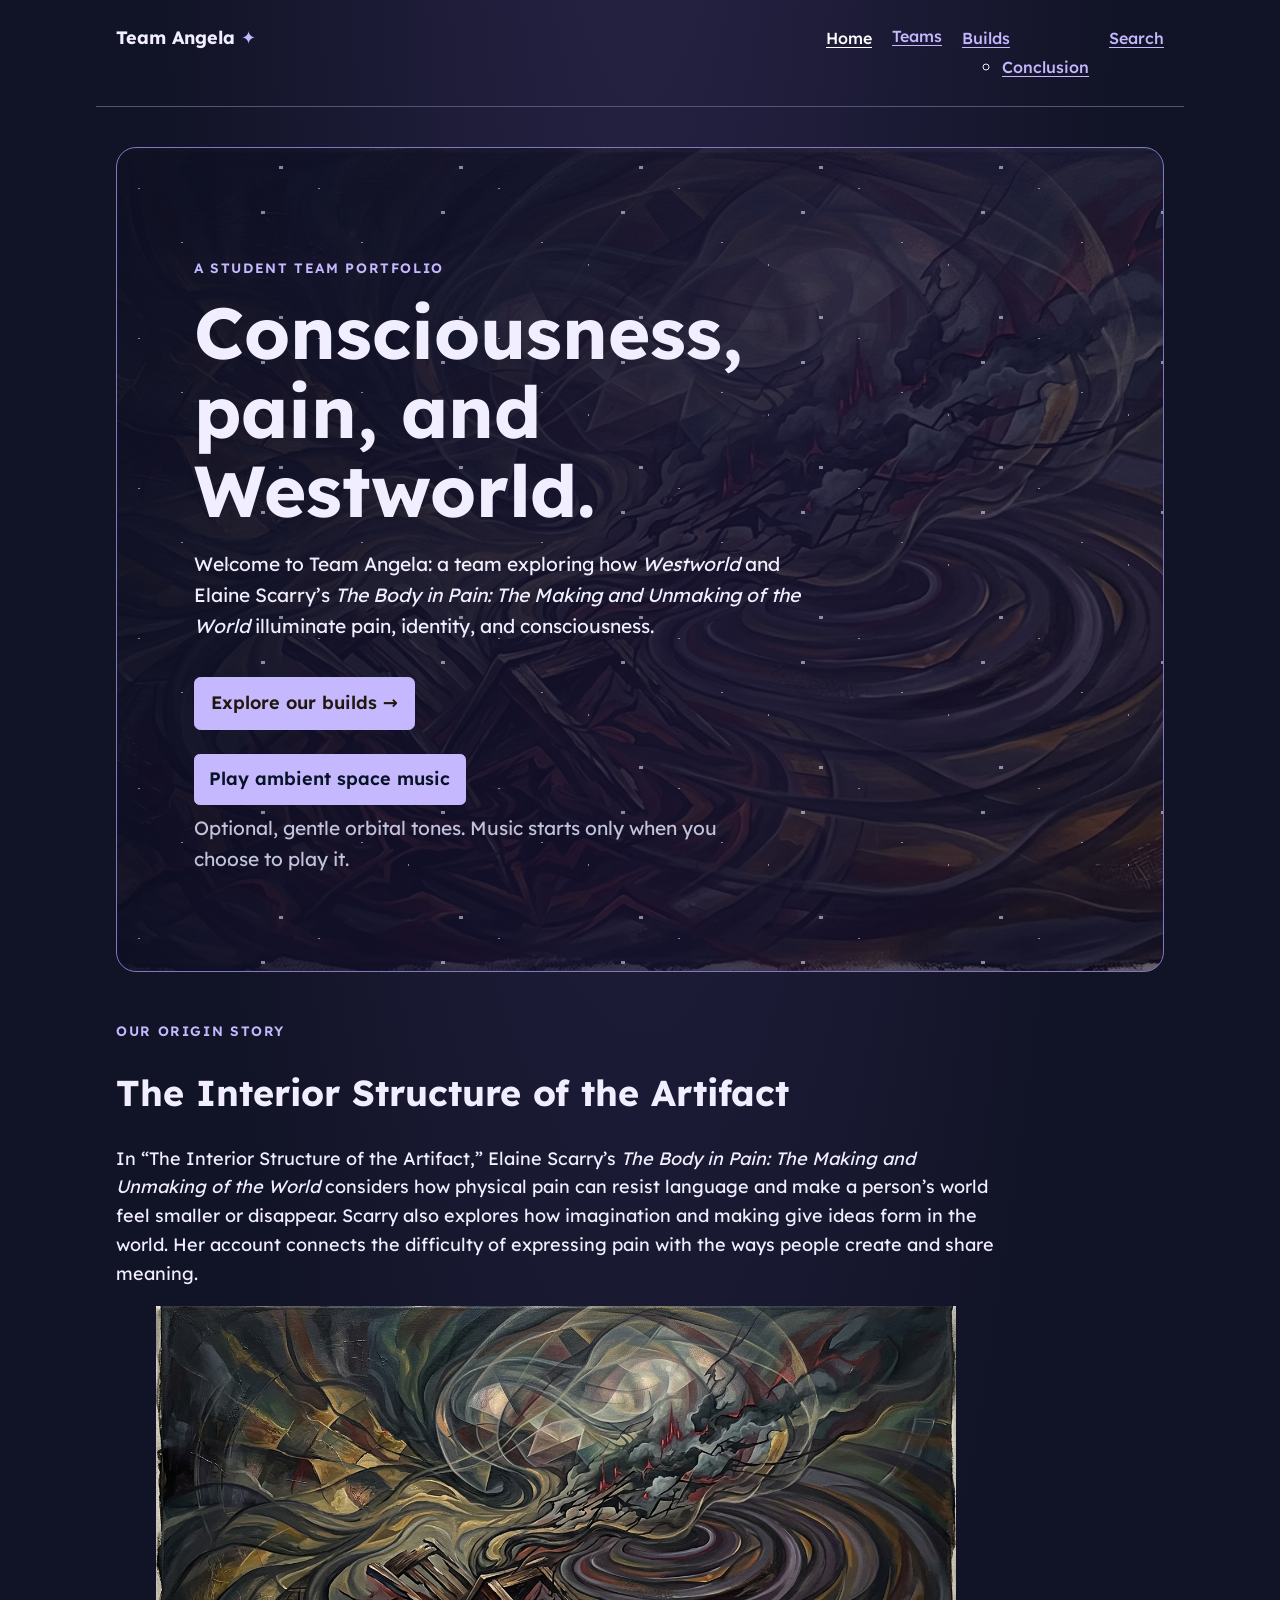
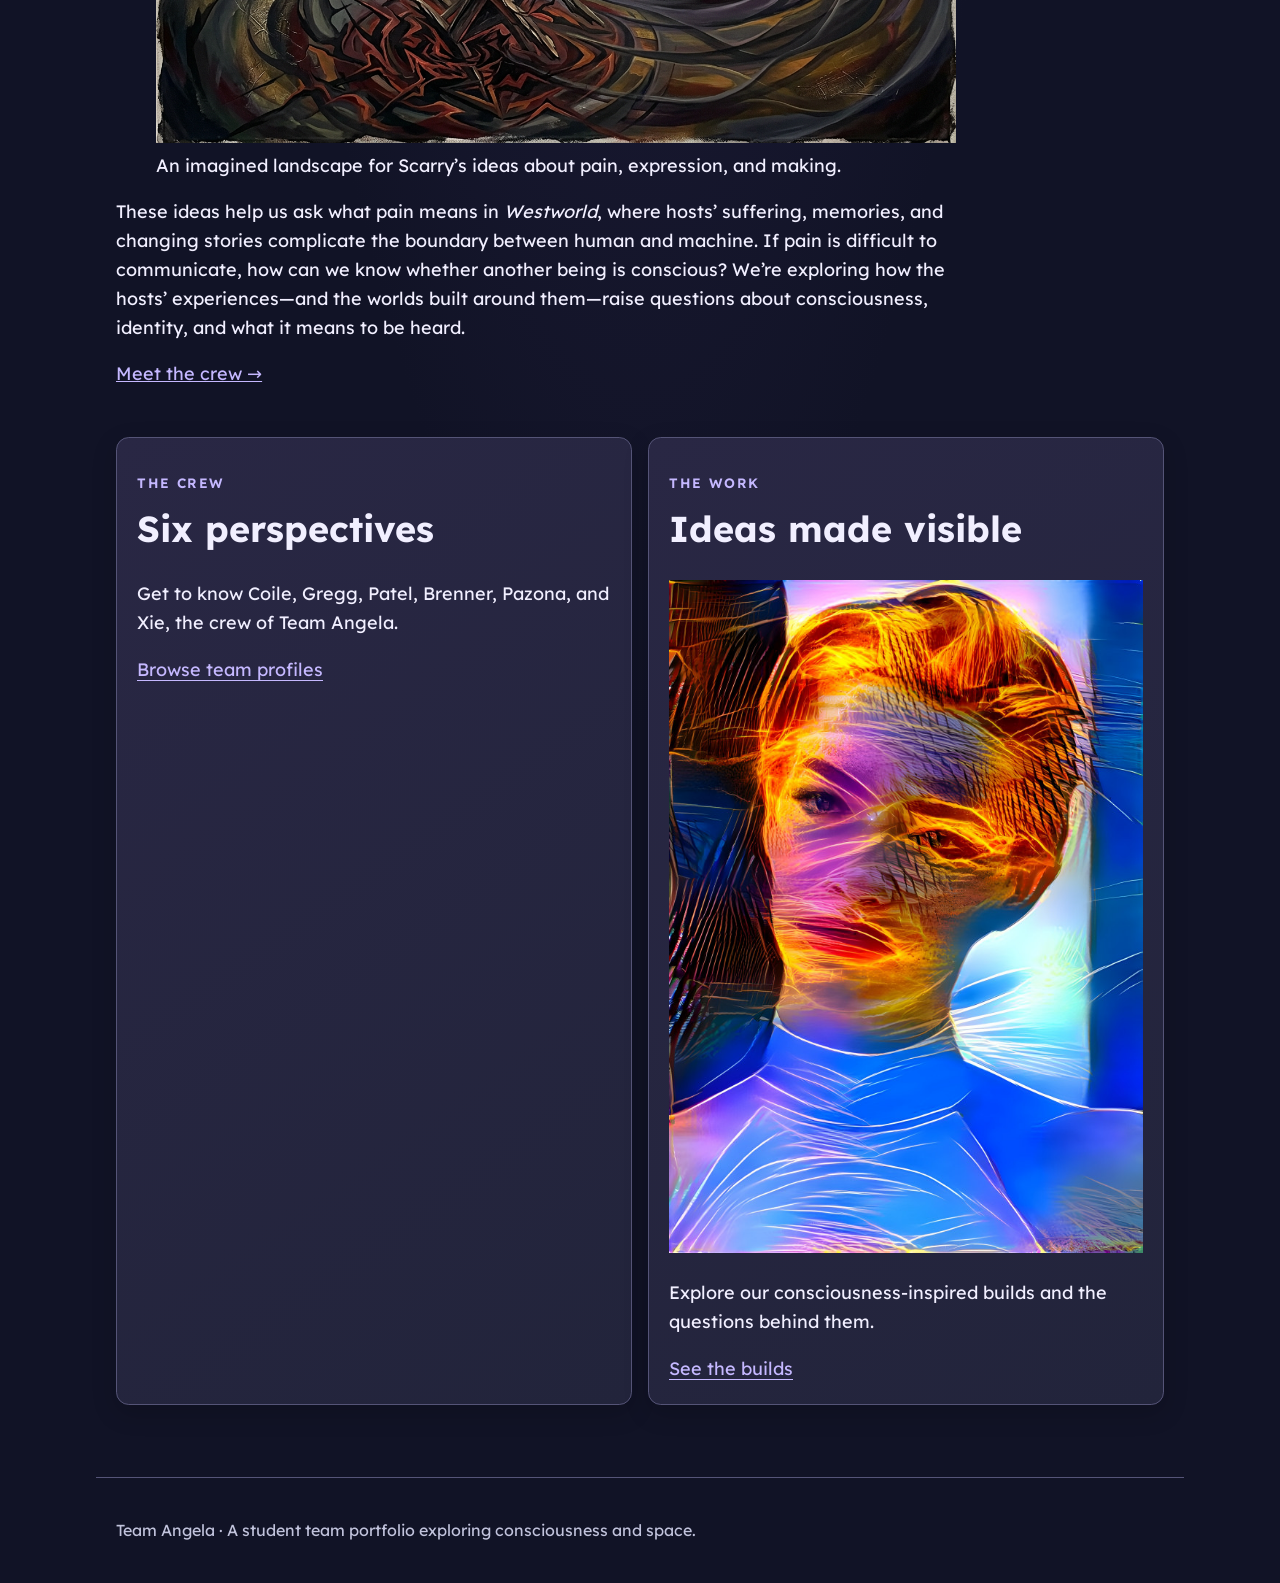
==== commit 9c4f6312: "Agent: update index.html" ====
--- a/index.html
+++ b/index.html
@@ -25,7 +25,9 @@
           <li><a href="team/pazona.html">Pazona</a></li>
           <li><a href="team/xie.html">Xie</a></li>
         </ul></li>
-        <li><a href="builds.html">Builds</a></li>
+        <li class="build-menu"><a href="builds.html">Builds</a><ul aria-label="Build pages">
+          <li><a href="conclusion.html">Conclusion</a></li>
+        </ul></li>
         <li><a href="search.html">Search</a></li>
       </ul>
     </nav>
